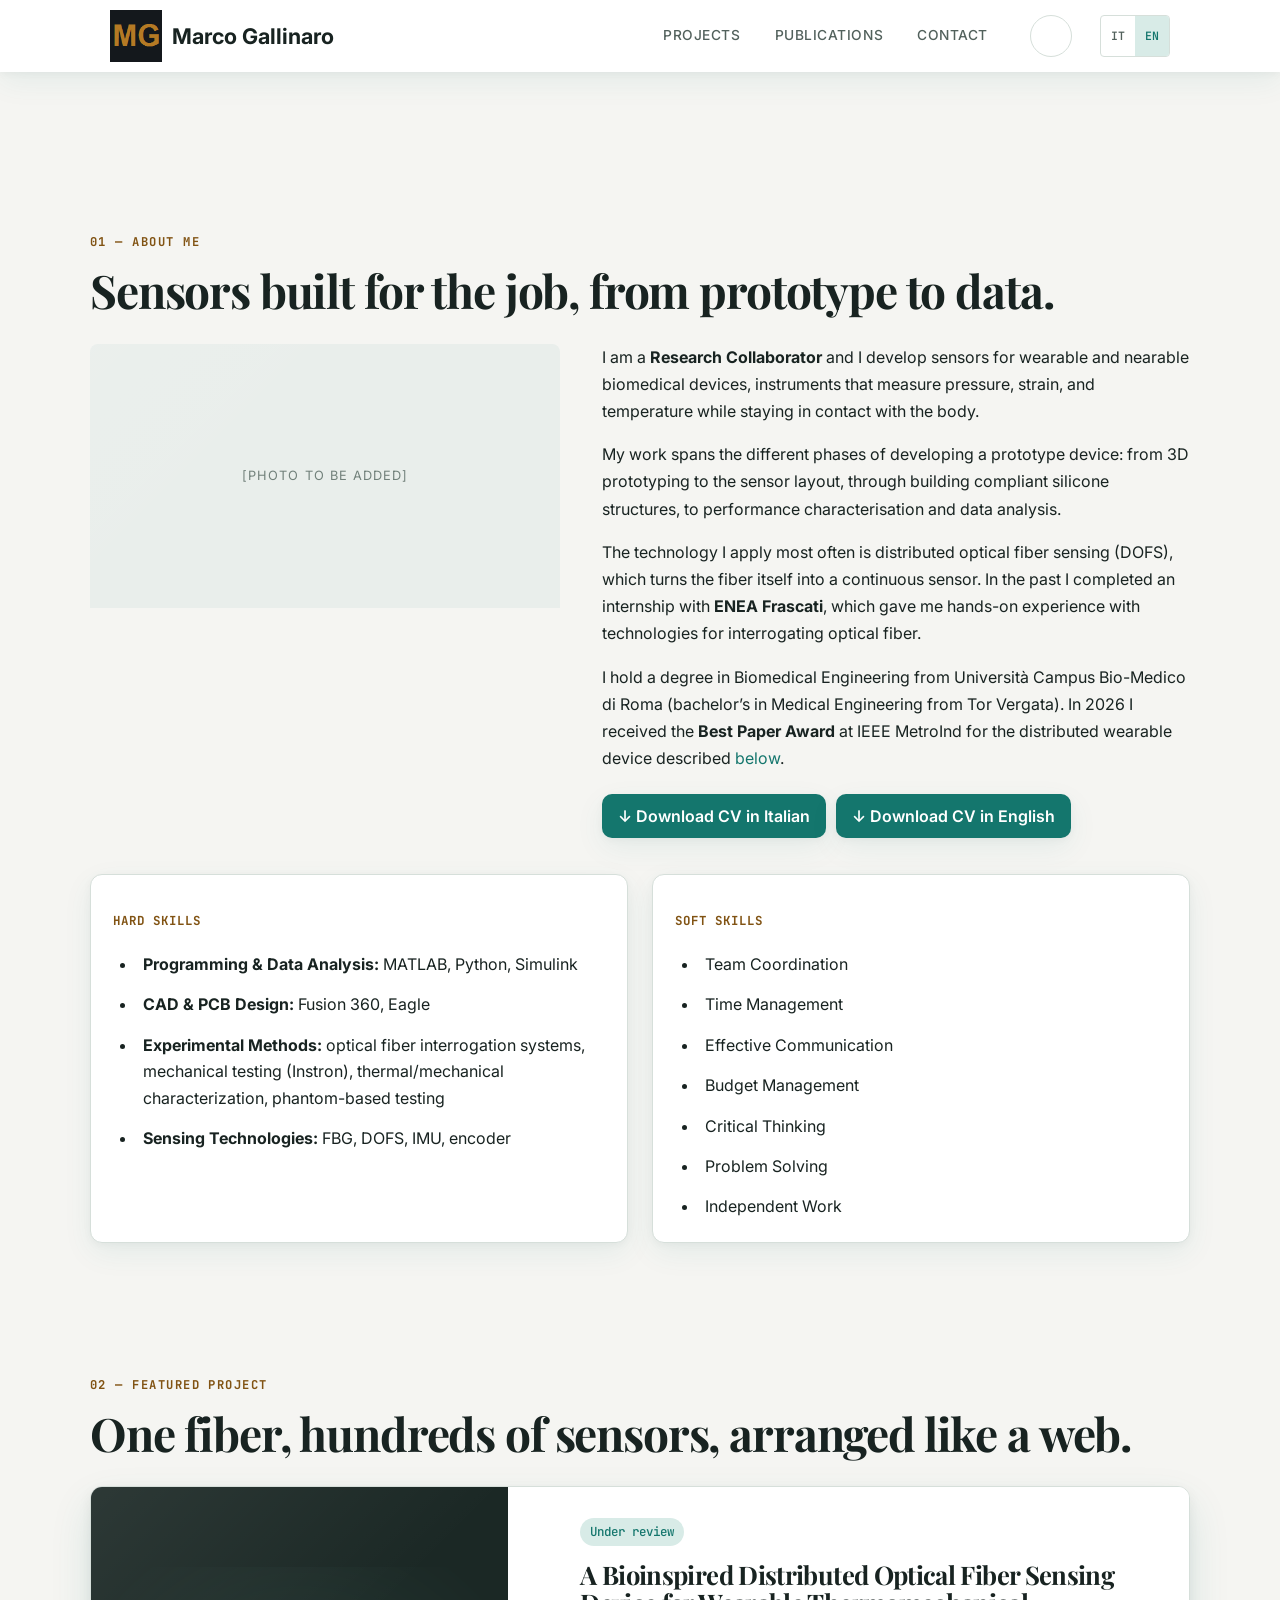
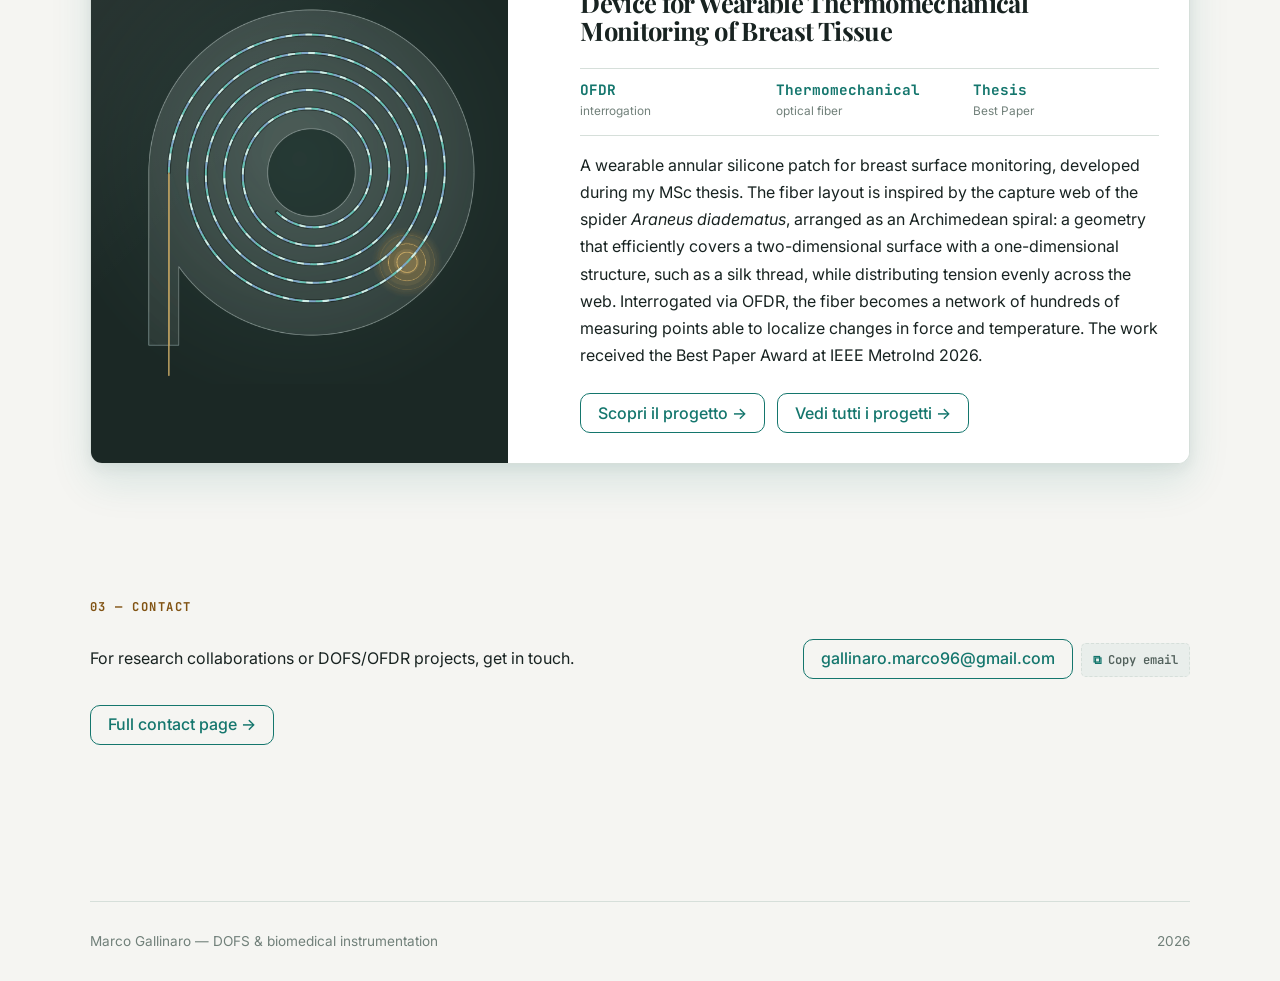
==== index.html @ 666af68a "Update index.html" ====
<!DOCTYPE html>
<html lang="it">
<head>
<meta charset="UTF-8">
<meta name="viewport" content="width=device-width, initial-scale=1.0">
<meta name="description" content="Portfolio di Marco Gallinaro, ricercatore in distributed optical fiber sensing (DOFS) per applicazioni biomediche indossabili.">
<title>Marco Gallinaro</title>
<link rel="canonical" href="https://DA-SOSTITUIRE.example/index.html">
<link rel="icon" href="assets/favicon.ico" sizes="any">
<link rel="icon" href="assets/favicon.svg" type="image/svg+xml">
<link rel="apple-touch-icon" href="assets/apple-touch-icon.png"><link rel="shortcut icon" href="assets/apple-touch-icon.png">
<meta property="og:title" content="Marco Gallinaro">
<meta property="og:description" content="Portfolio di Marco Gallinaro, ricercatore in distributed optical fiber sensing (DOFS) per applicazioni biomediche indossabili.">
<meta property="og:image" content="https://DA-SOSTITUIRE.example/assets/favicon.svg">
<meta property="og:url" content="https://DA-SOSTITUIRE.example/index.html">
<meta property="og:type" content="website">
<meta name="twitter:card" content="summary">
<meta name="twitter:title" content="Marco Gallinaro">
<meta name="twitter:description" content="Portfolio di Marco Gallinaro, ricercatore in distributed optical fiber sensing (DOFS) per applicazioni biomediche indossabili.">
<meta name="twitter:image" content="https://DA-SOSTITUIRE.example/assets/favicon.svg">
<meta name="twitter:url" content="https://DA-SOSTITUIRE.example/index.html">
<script defer data-domain="DA-SOSTITUIRE.example" src="https://plausible.io/js/script.js"></script>
<script src="assets/theme-toggle.js"></script>
<script defer src="assets/language-toggle.js"></script>
<link rel="preconnect" href="https://fonts.googleapis.com">
<link rel="preconnect" href="https://fonts.gstatic.com" crossorigin>
<link href="https://fonts.googleapis.com/css2?family=Inter:wght@400;500;600;700&family=JetBrains+Mono:wght@400;500;600&family=Playfair+Display:wght@600;700&display=swap" rel="stylesheet">
<link href="https://fonts.googleapis.com/icon?family=Material+Icons" rel="stylesheet">
<link rel="stylesheet" href="assets/material-overrides.css">


<script type="application/ld+json">
{
  "@context": "https://schema.org",
  "@type": "Person",
  "name": "Marco Gallinaro",
  "url": "https://DA-SOSTITUIRE.example/index.html",
  "email": "mailto:gallinaro.marco96@gmail.com",
  "jobTitle": "Research Collaborator",
  "affiliation": [
    {
      "@type": "Organization",
      "name": "ENEA Frascati"
    },
    {
      "@type": "Organization",
      "name": "INAIL BRIC"
    }
  ],
  "knowsAbout": [
    "Distributed optical fiber sensing",
    "Optical frequency domain reflectometry",
    "Fiber Bragg gratings",
    "Biomedical wearable instrumentation"
  ]
}
</script>

</head>
<body>

<a class="skip-link" href="#chi-sono">Vai al contenuto</a>

<nav class="top app-bar" aria-label="Navigazione principale">
  <div class="nav-shell">
    <a class="brand-logo" href="index.html">Marco Gallinaro</a>
    <a href="#mobile-nav" data-target="mobile-nav" class="sidenav-trigger" aria-label="Apri il menu" aria-expanded="false"><i class="material-icons">menu</i></a>
    <div class="links">
      <a href="progetti.html">Progetti</a>
      <a href="pubblicazioni.html">Pubblicazioni</a>
      <a href="contatti.html">Contatti</a>
    </div>
    <button class="theme-toggle" type="button" aria-label="Attiva tema scuro" title="Attiva tema scuro" aria-pressed="false">
      <span class="theme-icon theme-icon-sun material-icons" aria-hidden="true">light_mode</span>
      <span class="theme-icon theme-icon-moon material-icons" aria-hidden="true">dark_mode</span>
    </button>
    <div class="language-toggle" role="group" aria-label="Seleziona lingua">
      <button type="button" data-language="it" aria-pressed="true">IT</button>
      <button type="button" data-language="en" aria-pressed="false">EN</button>
    </div>
  </div>
</nav>
<ul class="sidenav" id="mobile-nav">
  <li><a href="index.html"><i class="material-icons">home</i>&larr; Home</a></li>
  <li><a href="progetti.html"><i class="material-icons">science</i>Progetti</a></li>
  <li><a href="pubblicazioni.html"><i class="material-icons">menu_book</i>Pubblicazioni</a></li>
  <li><a href="contatti.html"><i class="material-icons">mail</i>Contatti</a></li>
</ul>

<main>
<section id="chi-sono" class="tight">
  <p class="eyebrow">01 &mdash; Chi sono</p>
  <h2>Sensori su misura, dal prototipo al dato.</h2>

  <div class="bio-grid">
    <div class="bio-photo">
      <span class="media-placeholder">[AGGIUNGI FOTO]</span>
    </div>
    <div class="bio-text">
      <p>Sono un <strong>Research Collaborator</strong> e sviluppo sensori per dispositivi biomedici wearable e nearable, strumenti che misurano pressione, deformazione e temperatura restando a contatto con il corpo.</p>
      <p>Il mio lavoro attraversa le diverse fasi dello sviluppo di un dispositivo prototipale: dalla prototipazione 3D alla scelta del layout del sensore, passando per la realizzazione di strutture in silicone conformabile, fino alla caratterizzazione delle prestazioni e all'analisi dei dati.</p>
      <p>La tecnologia che applico più spesso è il sensing a fibra ottica distribuita (DOFS), che trasforma la fibra stessa in un sensore continuo. In passato ho svolto un tirocinio con <strong>ENEA Frascati</strong>, grazie al quale ho potuto sviluppare competenze hands-on nell'utilizzo di tecnologie in grado di interrogare la fibra ottica.</p>
      <p>Sono laureato in Ingegneria Biomedica presso l'Universit&agrave; Campus Bio-Medico di Roma (laurea triennale in Ingegneria Medica a Tor Vergata). Nel 2026 ho ricevuto il <strong>Best Paper Award</strong> a IEEE MetroInd per il dispositivo indossabile distribuito che trovi <a href="#progetto-in-evidenza" class="accent-inline-link">qui sotto</a>.</p>
      <div class="cv-action">
        <a class="btn" href="assets/cv-marco-gallinaro-it.pdf" download>&#8595; Scarica il CV in italiano</a>
        <a class="btn" href="assets/cv-marco-gallinaro-en.pdf" download>&#8595; Download CV in English</a>
      </div>
    </div>
  </div>

  <div class="skills-columns">
  <div class="skills-col">
    <p class="skills-col-title">Competenze tecniche</p>
     <ul class="skills-list">
        <li><strong>Programmazione e analisi dati:</strong> MATLAB, Python, Simulink</li>
        <li><strong>Progettazione CAD e PCB:</strong> Fusion 360, Eagle</li>
        <li><strong>Metodi sperimentali:</strong> sistemi di interrogazione in fibra ottica, prove meccaniche (Instron), caratterizzazione termica e meccanica, test su phantom</li>
        <li><strong>Tecnologie di sensing:</strong> FBG, DOFS, IMU</li>
     </ul>
  </div>
  <div class="skills-col">
    <p class="skills-col-title">Competenze trasversali</p>
    <ul class="skills-list">
      <li>Coordinamento del team</li>
      <li>Gestione del tempo</li>
      <li>Comunicazione efficace</li>
      <li>Gestione del budget</li>
      <li>Pensiero critico</li>
      <li>Problem solving</li>
      <li>Lavoro in autonomia</li>
    </ul>
  </div>
</div>
</section>


<section id="progetto-in-evidenza">
  <p class="eyebrow">02 &mdash; Progetto in evidenza</p>
  <h2>Una fibra, centinaia di sensori, disposti come una ragnatela.</h2>
  <div class="feature-grid">
    <a class="feature-media" href="distributed-wearable-device.html" aria-label="Distributed Wearable Device">
      <img src="assets/Copertina_DWD.png" alt="Patch anulare in silicone con fibra ottica a spirale" loading="lazy">
    </a>
    <div class="feature-body">
      <span class="tag status-review">In revisione</span>
      <h3>A Bioinspired Distributed Optical Fiber Sensing Device for Wearable Thermomechanical Monitoring of Breast Tissue</h3>
      <div class="feature-specs" aria-label="Dati tecnici del progetto">
        <span><strong>OFDR</strong><small>interrogazione</small></span>
        <span><strong>Termomeccanico</strong><small>monitoraggio</small></span>
        <span><strong>Tesi</strong><small>laurea magistrale</small></span>
      </div>
            <p>Una patch anulare in silicone indossabile per il monitoraggio della superficie mammaria, sviluppata durante il mio lavoro di tesi magistrale. Il layout della fibra si ispira alla tela di cattura del ragno <em>Araneus diadematus</em>, organizzata secondo una spirale di Archimede: una geometria che permette di coprire in modo efficiente una superficie bidimensionale con una struttura unidimensionale, come il filo di seta, e di distribuire uniformemente le tensioni sulla tela. Interrogata via OFDR, la fibra diventa una rete di centinaia di punti di misura in grado di localizzare variazioni di forza e temperatura. Il lavoro è stato sottomesso alla rivista Sensors and Actuators Reports, ed è attualmente in fase di review</p>
      <div class="feature-links">
        <a class="open-link" href="distributed-wearable-device.html">Scopri il progetto &rarr;</a>
        <a class="open-link" href="progetti.html">Vedi tutti i progetti &rarr;</a>
      </div>
    </div>
  </div>
</section>

<section id="contatti" class="tight">
  <p class="eyebrow">03 &mdash; Contatti</p>
  <div class="contact-row">
    <p>Per collaborazioni di ricerca o progetti DOFS/OFDR, scrivimi pure.</p>
    <span><a class="mail-link" href="mailto:gallinaro.marco96@gmail.com">gallinaro.marco96@gmail.com</a><button class="copy-email" type="button" data-copy-email="gallinaro.marco96@gmail.com" data-copy-label="Copia email" data-copied-label="Copiata">Copia email</button></span>
  </div>
  <p class="home-contact-link"><a href="contatti.html" class="open-link">Pagina contatti completa &rarr;</a></p>
</section>

</main>

<button class="back-to-top" type="button" aria-label="Torna su" title="Torna su">↑</button>

<footer>
  <span>Marco Gallinaro &mdash; DOFS &amp; biomedical instrumentation</span>
  <span id="year"></span>
</footer>

<script>
(function(){
  document.getElementById('year').textContent = new Date().getFullYear();

  // Generate an illustrative OFDR-style backscatter trace: a base noise floor
  // with a handful of localized "gage" responses along the fiber length.
  var svg = document.getElementById('traceSvg');
  var W = 1000, H = 220, baseline = 150;
  var n = 96; // sample points along the fiber
  var pts = [];

  function seededRandom(seed){
    var s = seed;
    return function(){
      s = (s * 9301 + 49297) % 233280;
      return s / 233280;
    };
  }
  var rand = seededRandom(42);

  // localized events (simulated force/temperature responses)
  var events = [
    {pos:0.14, amp:34, width:5},
    {pos:0.32, amp:52, width:4},
    {pos:0.47, amp:22, width:7},
    {pos:0.63, amp:60, width:3.5},
    {pos:0.81, amp:30, width:6}
  ];

  for (var i=0;i<=n;i++){
    var t = i/n;
    var x = t*W;
    var y = baseline;
    y += (rand()-0.5)*8; // noise floor
    for (var e=0;e<events.length;e++){
      var ev = events[e];
      var d = (t-ev.pos)*n/ev.width;
      y -= ev.amp * Math.exp(-d*d);
    }
    pts.push([x,y]);
  }

  function smoothPath(points){
    var d = "M " + points[0][0].toFixed(1) + " " + points[0][1].toFixed(1);
    for (var i=0;i<points.length-1;i++){
      var p0 = points[i], p1 = points[i+1];
      var mx = (p0[0]+p1[0])/2, my = (p0[1]+p1[1])/2;
      d += " Q " + p0[0].toFixed(1) + " " + p0[1].toFixed(1) + " " + mx.toFixed(1) + " " + my.toFixed(1);
    }
    d += " L " + points[points.length-1][0].toFixed(1) + " " + points[points.length-1][1].toFixed(1);
    return d;
  }

  var linePath = smoothPath(pts);
  var fillPath = linePath + " L " + W + " " + H + " L 0 " + H + " Z";

  document.getElementById('tracePath').setAttribute('d', linePath);
  document.getElementById('traceFill').setAttribute('d', fillPath);

  // distance ticks every 25mm across a 0-200mm fiber
  var ticksG = svg.querySelector('.ticks');
  var totalMM = 200;
  var step = 50;
  for (var mm=0; mm<=totalMM; mm+=step){
    var tx = (mm/totalMM)*W;
    var line = document.createElementNS('http://www.w3.org/2000/svg','line');
    line.setAttribute('x1', tx); line.setAttribute('x2', tx);
    line.setAttribute('y1', H-14); line.setAttribute('y2', H-6);
    line.classList.add('ticklike');
    line.setAttribute('stroke','var(--line)');
    ticksG.appendChild(line);
    var text = document.createElementNS('http://www.w3.org/2000/svg','text');
    text.setAttribute('x', tx); text.setAttribute('y', H+2);
    text.setAttribute('text-anchor', mm===0 ? 'start' : (mm===totalMM ? 'end':'middle'));
    text.setAttribute('fill','var(--ink-faint)');
    text.setAttribute('font-family','IBM Plex Mono, monospace');
    text.setAttribute('font-size','9.5');
    text.textContent = mm + 'mm';
    ticksG.appendChild(text);
  }

  // mark gage events with small dots
  var gagesG = svg.querySelector('.gages');
  events.forEach(function(ev){
    var idx = Math.round(ev.pos*n);
    var p = pts[idx];
    var c = document.createElementNS('http://www.w3.org/2000/svg','circle');
    c.setAttribute('cx', p[0]); c.setAttribute('cy', p[1]);
    c.setAttribute('r', 3.2);
    c.setAttribute('fill', 'var(--brass)');
    c.setAttribute('tabindex', '0');
    c.setAttribute('role', 'img');
    c.setAttribute('aria-label', 'Punto di sensing a ' + Math.round(ev.pos * totalMM) + ' mm');
    c.setAttribute('data-position', Math.round(ev.pos * totalMM) + ' mm');
    c.addEventListener('focus', function () { c.classList.add('is-active'); });
    c.addEventListener('blur', function () { c.classList.remove('is-active'); });
    c.addEventListener('mouseenter', function () { c.classList.add('is-active'); });
    c.addEventListener('mouseleave', function () { c.classList.remove('is-active'); });
    gagesG.appendChild(c);
  });

  // draw-in animation via stroke-dash, computed from actual path length
  var path = document.getElementById('tracePath');
  var reduceMotion = window.matchMedia('(prefers-reduced-motion: reduce)').matches;
  if (reduceMotion){
    path.style.strokeDasharray = 'none';
  } else {
    var len = path.getTotalLength();
    path.style.strokeDasharray = len;
    path.style.strokeDashoffset = len;
    path.getBoundingClientRect(); // force reflow
    requestAnimationFrame(function(){
      path.style.transition = 'stroke-dashoffset 1.8s ease-out';
      path.style.strokeDashoffset = '0';
    });
  }
})();
</script>

<script src="assets/interactions.js"></script>
</body>
</html>
---- assets/material-overrides.css ----
:root {
  --bg: #f5f5f2;
  --surface: #ffffff;
  --surface-alt: #e9eeeb;
  --ink: #182321;
  --ink-muted: #52615c;
  --ink-faint: #71807a;
  --brass: #b8791e;
  --brass-dark: #815313;
  --teal: #14766d;
  --teal-light: #d8ebe7;
  --line: #d6dfda;
  --shadow-1: 0 10px 30px rgba(20, 118, 109, .07), 0 2px 8px rgba(24, 35, 33, .04);
  --shadow-2: 0 18px 42px rgba(20, 118, 109, .12), 0 5px 14px rgba(24, 35, 33, .06);
  --ease: cubic-bezier(.4, 0, .2, 1);
}

html[data-theme="dark"] {
  --bg: #0f172a;
  --surface: #1e293b;
  --surface-alt: #26364b;
  --ink: #edf3ef;
  --ink-muted: #b7c8c1;
  --ink-faint: #91a49d;
  --brass: #e1aa4c;
  --brass-dark: #f0c578;
  --teal: #68c2b4;
  --teal-light: #254b46;
  --line: #39504a;
  --shadow-1: 0 2px 5px rgba(0, 0, 0, .30), 0 1px 2px rgba(0, 0, 0, .22);
  --shadow-2: 0 10px 22px rgba(0, 0, 0, .36), 0 3px 7px rgba(0, 0, 0, .25);
}

@media (prefers-color-scheme: dark) {
  :root:not([data-theme="light"]) {
    --bg: #14201e;
    --surface: #1d2a27;
    --surface-alt: #243632;
    --ink: #edf3ef;
    --ink-muted: #b7c8c1;
    --ink-faint: #91a49d;
    --brass: #e1aa4c;
    --brass-dark: #f0c578;
    --teal: #68c2b4;
    --teal-light: #254b46;
    --line: #39504a;
  }
}

* { box-sizing: border-box; }
html { color-scheme: light; }
html[data-theme="dark"] { color-scheme: dark; }
html, body { -webkit-font-smoothing: antialiased; text-rendering: optimizeLegibility; }
html { scroll-behavior: smooth; }
body {
  margin: 0;
  background: var(--bg);
  color: var(--ink);
  font-family: "Roboto", sans-serif;
  font-size: 16px;
  line-height: 1.65;
  padding: 0 20px;
}
a { color: var(--teal); text-decoration: none; }
a:hover { color: var(--brass-dark); }
img { display: block; max-width: 100%; height: auto; }
.skip-link {
  position: absolute;
  left: 20px;
  top: 0;
  z-index: 1000;
  padding: 10px 16px;
  background: var(--surface);
  transform: translateY(-150%);
  transition: transform .3s var(--ease);
}
.skip-link:focus { transform: translateY(12px); }

.app-bar {
  height: 72px;
  margin: 0 -20px 28px;
  background: var(--surface);
  color: var(--ink);
  box-shadow: var(--shadow-1);
}
.nav-shell {
  max-width: 1100px;
  height: 100%;
  margin: auto;
  padding: 0 20px;
  display: flex;
  align-items: center;
  gap: 28px;
}
.brand-logo {
  color: var(--ink) !important;
  font-size: 1.35rem !important;
  font-weight: 700;
  white-space: nowrap;
  display: inline-flex;
  align-items: center;
  gap: 10px;
}
.brand-logo::before {
  content: "";
  width: 52px;
  height: 52px;
  flex: 0 0 52px;
  background: url("apple-touch-icon.png") center / 104px 104px no-repeat;
}
.brand-mark {
  display: none;
}
.links { display: flex; align-items: center; gap: 6px; margin-left: auto; }
.links a {
  color: var(--ink-muted) !important;
  font-size: .86rem;
  font-weight: 500;
  letter-spacing: .04em;
  text-transform: uppercase;
  padding: 0 14px;
  border-radius: 4px;
}
.links a:hover, .links a.is-active { color: var(--teal) !important; background: var(--teal-light); }
.sidenav-trigger { display: none; color: var(--ink) !important; cursor: pointer; }
.theme-toggle {
  width: 42px;
  height: 42px;
  padding: 0;
  border: 1px solid var(--line);
  border-radius: 50%;
  background: transparent;
  color: var(--brass);
  cursor: pointer;
  display: inline-grid;
  place-items: center;
}
.theme-toggle:hover { background: var(--surface-alt); }
.language-toggle { display: inline-flex; align-items: center; border: 1px solid var(--line); border-radius: 4px; overflow: hidden; }
.language-toggle button { min-width: 34px; height: 40px; padding: 0 8px; border: 0; background: transparent; color: var(--ink-muted); font: 600 .72rem/1 "JetBrains Mono", monospace; cursor: pointer; }
.language-toggle button[aria-pressed="true"] { background: var(--teal-light); color: var(--teal); }
.language-toggle button:hover { background: var(--surface-alt); }
.theme-icon-moon { display: none; }
html[data-theme="dark"] .theme-icon-sun { display: none; }
html[data-theme="dark"] .theme-icon-moon { display: inline; }
@media (max-width: 600px) {
  .brand-logo { gap: 7px; }
  .brand-logo::before {
    width: 44px;
    height: 44px;
    flex-basis: 44px;
    background-size: 88px 88px;
  }
  .brand-mark {
    display: none;
  }
}
@media (prefers-color-scheme: dark) {
  :root:not([data-theme="light"]) .theme-icon-sun { display: none; }
  :root:not([data-theme="light"]) .theme-icon-moon { display: inline; }
}
.sidenav { display: none; background: var(--surface); }
.sidenav li > a { color: var(--ink); }
.sidenav li > a i { color: var(--teal); }
.copy-email { margin-left: 8px; min-height: 34px; padding: 0 11px; border: 1px dashed var(--line); border-radius: 5px; background: var(--surface-alt); color: var(--ink-muted); cursor: pointer; font: 600 .76rem/1 "JetBrains Mono", monospace; transition: background-color .2s var(--ease), border-color .2s var(--ease), color .2s var(--ease); }
.copy-email::before { content: "⧉"; margin-right: 6px; color: var(--teal); }
.copy-email:hover, .copy-email:focus-visible { border-color: var(--teal); background: var(--teal-light); color: var(--teal); }
.back-to-top { position: fixed; right: 22px; bottom: 22px; z-index: 20; width: 44px; height: 44px; border: 1px solid var(--line); border-radius: 50%; background: var(--surface); color: var(--teal); box-shadow: var(--shadow-2); cursor: pointer; opacity: 0; pointer-events: none; transform: translateY(10px); transition: opacity .25s var(--ease), transform .25s var(--ease); }
.back-to-top.is-visible { opacity: 1; pointer-events: auto; transform: translateY(0); }
.menu-scrim { display: none; }
.menu-open { overflow: hidden; }

main { max-width: 1100px; margin: auto; }
.wrap, .tight { max-width: 1100px; margin-left: auto; margin-right: auto; }
.tight { margin-block: 0; }
.eyebrow {
  color: var(--brass-dark);
  font-size: .76rem;
  font-weight: 700;
  letter-spacing: .12em;
  text-transform: uppercase;
}
h1, h2, h3 { color: var(--ink); font-weight: 700; line-height: 1.16; margin: 0; }
h1 { max-width: 900px; }
h2 { margin-bottom: 28px; }
.dek { max-width: 760px; color: var(--ink-muted); font-size: 1.1rem; }
.page-head { padding: 24px 0 46px; }
.page-head h1 { margin-top: 10px; }
.page-head .dek { margin-top: 20px; }
.back-link { display: inline-flex; align-items: center; gap: 5px; color: var(--teal); font-weight: 500; }

.hero { padding: 36px 0 20px; }
.hero h1 { margin-top: 10px; max-width: 760px; }
.hero .dek { margin-top: 22px; }
.hero-actions { display: flex; flex-wrap: wrap; gap: 12px; margin-top: 28px; }
.hero-proof { display: grid; grid-template-columns: repeat(3, minmax(0, 1fr)); max-width: 680px; margin-top: 34px; border-block: 1px solid var(--line); }
.hero-proof div { display: grid; gap: 4px; padding: 16px 18px 15px 0; border-right: 1px solid var(--line); }
.hero-proof div:not(:first-child) { padding-left: 18px; }
.hero-proof div:last-child { border-right: 0; }
.hero-proof strong { color: var(--teal); font: 700 1.25rem/1 "JetBrains Mono", monospace; }
.hero-proof span { color: var(--ink-faint); font-size: .78rem; }
.affiliations { display: flex; flex-wrap: wrap; gap: 10px; margin-top: 26px; }
.chip, .tag {
  display: inline-flex;
  align-items: center;
  min-height: 28px;
  padding: 3px 10px;
  border-radius: 16px;
  background: var(--teal-light);
  color: var(--teal);
  font-size: .78rem;
  font-weight: 500;
}
.trace-block { margin-top: 44px; padding: 22px 0 14px; border-block: 1px solid var(--line); }
.trace-block svg { width: 100%; height: auto; overflow: visible; }
.trace-cap { display: flex; flex-wrap: wrap; justify-content: space-between; gap: 10px; color: var(--ink-faint); font-size: .75rem; }
.scroll-cue { display: inline-flex; align-items: center; gap: 8px; margin-top: 18px; color: var(--ink-faint); font: 600 .72rem/1 "JetBrains Mono", monospace; text-transform: uppercase; letter-spacing: .08em; transition: opacity .25s var(--ease), transform .25s var(--ease); }
.scroll-cue.is-hidden { opacity: 0; pointer-events: none; transform: translateY(-6px); }
.scroll-cue span { color: var(--brass); font-size: 1.3rem; animation: scrollCue 1.8s ease-in-out infinite; }
#tracePath { fill: none; stroke: var(--teal); stroke-width: 2; }
#traceFill { fill: var(--teal); opacity: .12; }
.ticklike { stroke: var(--line); }
.bio-grid, .about-grid, .feature-grid { display: grid; grid-template-columns: minmax(0, 1fr) minmax(0, 1.25fr); gap: 42px; align-items: start; }
.bio-photo, .feature-media { min-height: 260px; display: grid; place-items: center; background: var(--surface-alt); border-radius: 8px 8px 0 0; color: var(--ink-faint); }
.media-placeholder { font-size: .8rem; letter-spacing: .08em; }
.bio-text p { margin-top: 0; }
.skills-columns, .stat-grid { display: grid; grid-template-columns: repeat(2, 1fr); margin-top: 36px; }
.stat-grid { grid-template-columns: repeat(4, 1fr); }
.skills-col, .stat, .entry, .report-block { padding: 22px; background: var(--surface); border-radius: 8px; box-shadow: var(--shadow-1); }
.skills-col-title, .field-label { color: var(--brass-dark); font-size: .78rem; font-weight: 700; letter-spacing: .08em; text-transform: uppercase; }
.skills-list { margin: 12px 0 0; padding-left: 20px; }
.stat-value { display: block; color: var(--teal); font-size: 1.2rem; font-weight: 700; }
.stat-label { color: var(--ink-muted); font-size: .86rem; }
.stat { transition: transform .3s var(--ease), border-color .3s var(--ease), box-shadow .3s var(--ease); }
.stat:hover { transform: translateY(-5px) !important; border-color: var(--teal); box-shadow: var(--shadow-2); }
.feature-grid { grid-template-columns: minmax(220px, .8fr) minmax(0, 1.2fr); overflow: hidden; background: var(--surface); border-radius: 8px; box-shadow: var(--shadow-2); }
.feature-media { min-height: 310px; border-radius: 0; }
.feature-body { padding: 30px; }
.feature-body h3 { margin-top: 14px; }
.feature-specs { display: grid; grid-template-columns: repeat(3, 1fr); gap: 10px; margin: 24px 0 4px; padding-block: 14px; border-block: 1px solid var(--line); }
.feature-specs span { display: grid; gap: 3px; }
.feature-specs strong { color: var(--teal); font: 700 .9rem/1 "JetBrains Mono", monospace; }
.feature-specs small { color: var(--ink-faint); font-size: .74rem; }
.feature-links, .report-actions { display: flex; flex-wrap: wrap; gap: 12px; margin-top: 24px; }
.btn { display: inline-flex; align-items: center; justify-content: center; min-height: 44px; max-width: 100%; padding: 10px 16px; background: var(--teal) !important; color: var(--surface) !important; box-shadow: var(--shadow-1); font-weight: 600; line-height: 1.25; text-align: center; text-decoration: none !important; overflow-wrap: anywhere; }
.btn:hover { background: var(--brass) !important; box-shadow: var(--shadow-2); }
.btn-flat { color: var(--teal) !important; }
.open-link, .mail-link { display: inline-flex; align-items: center; min-height: 40px; padding: 0 17px; border: 1px solid var(--teal); color: var(--teal); font-weight: 500; text-decoration: none; }
.open-link:hover, .mail-link:hover { color: var(--surface); background: var(--teal); }
.cv-action { display: flex; flex-wrap: wrap; gap: 10px; margin-top: 22px; }
.contact-row { display: flex; flex-wrap: wrap; align-items: center; justify-content: space-between; gap: 20px; }
.profile-links { display: flex; flex-wrap: wrap; gap: 12px; margin-top: 30px; }
.projects { display: grid; gap: 24px; }
a.card { display: flex; flex-direction: column; min-height: 100%; margin: 0; overflow: hidden; background: var(--surface); color: var(--ink); box-shadow: var(--shadow-1); transition: transform .2s ease, box-shadow .2s ease; }
a.card:hover { transform: translateY(-4px); box-shadow: var(--shadow-2); }
.card-media { min-height: 180px; display: grid; place-items: center; background: var(--surface-alt); color: var(--ink-faint); }
.project-visual { position: relative; overflow: hidden; isolation: isolate; }
.project-visual::before, .project-visual::after { content: ""; position: absolute; border: 1px solid currentColor; opacity: .35; }
.project-visual::before { width: 72%; height: 72%; border-radius: 50%; transform: rotate(24deg); }
.project-visual::after { width: 120%; height: 1px; transform: rotate(-18deg); }
.project-visual-wearable { background: linear-gradient(135deg, var(--teal-light), var(--surface-alt)); color: var(--teal); }
.project-visual-phd { background: linear-gradient(135deg, #f3e5c8, var(--surface-alt)); color: var(--brass-dark); }
.project-visual-pipeline { background: linear-gradient(135deg, #dce4ef, var(--surface-alt)); color: #466587; }
.project-glyph { position: relative; z-index: 1; font: 700 4rem/1 "Playfair Display", serif; opacity: .7; }
.card-body { display: flex; flex: 1; flex-direction: column; padding: 24px; }
.card-body h3 { margin: 14px 0 20px; }
.card-field { border-top: 1px solid var(--line); padding-top: 12px; margin-top: 12px; }
.card-field p { margin: 4px 0; }
.card-body .open-link { align-self: flex-start; margin-top: auto; }
.placeholder { color: var(--ink-faint); font-style: italic; }
.biblio { display: grid; gap: 16px; max-width: 820px; }
.entry { display: grid; grid-template-columns: 48px 1fr; gap: 14px; }
.num, .venue { color: var(--teal); font-weight: 700; }
.meta { display: block; margin-top: 8px; color: var(--brass-dark); font-size: .86rem; }
.skills { display: grid; gap: 12px; }
.skills .item { padding: 16px; border-left: 4px solid var(--brass); background: var(--surface); box-shadow: var(--shadow-1); }
.skills .item b { display: block; color: var(--brass-dark); font-size: .78rem; text-transform: uppercase; }
.report-block { margin-top: 24px; }
.pdf-frame { width: 100%; min-height: 600px; border: 0; margin-top: 20px; }
footer { max-width: 1100px; margin: 20px auto 0; padding: 28px 0; border-top: 1px solid var(--line); display: flex; justify-content: space-between; gap: 16px; color: var(--ink-faint); font-size: .85rem; }

*:focus-visible { outline: 3px solid var(--brass); outline-offset: 3px; }
@media (max-width: 760px) {
  body { padding: 0 16px; }
  .app-bar { margin-inline: -16px; }
  .nav-shell { padding-inline: 16px; gap: 14px; }
  .links { display: none; }
  .sidenav-trigger { display: inline-flex; margin-left: auto; }
  .sidenav.is-open { position: absolute; top: 72px; left: 0; right: 0; z-index: 30; display: block; margin: 0; padding: 8px 16px 16px; border-bottom: 1px solid var(--line); box-shadow: var(--shadow-2); animation: menuIn .2s var(--ease) both; }
  .sidenav.is-open li > a { display: flex; align-items: center; gap: 10px; min-height: 48px; }
  .menu-scrim.is-visible { display: block; position: fixed; inset: 72px 0 0; z-index: 25; border: 0; background: rgba(24, 35, 33, .26); cursor: pointer; }
  .theme-toggle { flex: 0 0 42px; }
  .language-toggle button { min-width: 30px; padding-inline: 6px; }
  .tight { padding: 44px 0; }
  .bio-grid, .about-grid, .feature-grid { grid-template-columns: 1fr; gap: 24px; }
  .stat-grid { grid-template-columns: repeat(2, 1fr); }
  .projects { grid-template-columns: 1fr; }
  .bio-photo, .feature-media { min-height: 0; }
  footer { flex-direction: column; }
  .copy-email { margin: 0; }
  .back-to-top { right: 16px; bottom: 16px; }
}
@media (max-width: 420px) {
  .nav-shell { gap: 8px; }
  .brand-logo { max-width: 150px; overflow: hidden; font-size: 1.08rem !important; }
  .brand-logo::before { width: 36px; height: 36px; flex-basis: 36px; background-size: 72px 72px; }
  .theme-toggle { width: 36px; height: 36px; }
  .language-toggle button { min-width: 27px; height: 34px; padding-inline: 4px; font-size: .66rem; }
}
@media (prefers-reduced-motion: reduce) {
  html { scroll-behavior: auto; }
  .scroll-cue span { animation: none; }
  *, *::before, *::after { transition-duration: .01ms !important; animation-duration: .01ms !important; }
}

/* Premium interaction layer */
body { font-family: "Inter", sans-serif; line-height: 1.7; transition: background-color .3s var(--ease), color .3s var(--ease); }
h1, h2, h3 { font-family: "Playfair Display", serif; letter-spacing: -.025em; line-height: 1.1; }
h1 { font-size: clamp(2.35rem, 5vw, 4.8rem); }
h2 { font-size: clamp(1.95rem, 3.6vw, 3.1rem); }
h3 { font-size: clamp(1.3rem, 2vw, 1.6rem); }
p { line-height: 1.7; }
.eyebrow, .field-label, .skills-col-title, .stat-value, .tag, .chip, .trace-cap, .meta { font-family: "JetBrains Mono", monospace; }
.tight { padding-block: 120px; }
.bio-photo, .feature-media, .card-media { aspect-ratio: 16 / 9; position: relative; overflow: hidden; }
.bio-photo::after, .feature-media::after, .card-media::after { content: ""; position: absolute; inset: 0; background: linear-gradient(135deg, rgba(255,255,255,.08), transparent 42%); pointer-events: none; }
.skills-columns, .stat-grid { gap: 24px; }
.skills-col, .stat, .entry, .report-block { border: 1px solid var(--line); border-radius: 12px; box-shadow: var(--shadow-1); }
.stat:nth-child(1), .stat:nth-child(4) { transform: translateY(18px); }
.feature-grid { border: 1px solid var(--line); border-radius: 12px; box-shadow: var(--shadow-2); }
.btn { border-radius: 10px; transition: transform .3s var(--ease), box-shadow .3s var(--ease), background-color .3s var(--ease); }
.btn:hover { transform: translateY(-2px); box-shadow: var(--shadow-2); }
.open-link, .mail-link { border-radius: 10px; transition: transform .3s var(--ease), box-shadow .3s var(--ease), background-color .3s var(--ease), color .3s var(--ease); }
.open-link:hover, .mail-link:hover { transform: translateY(-2px); box-shadow: var(--shadow-1); }
.projects { grid-template-columns: repeat(12, 1fr); gap: 24px; }
a.card { grid-column: span 4; border: 1px solid var(--line); border-radius: 12px; box-shadow: var(--shadow-1); transition: transform .3s var(--ease), box-shadow .3s var(--ease), border-color .3s var(--ease); }
a.card:nth-child(2) { grid-column: span 5; }
a.card:nth-child(3) { grid-column: span 3; }
a.card:hover { transform: translateY(-5px); border-color: var(--teal); box-shadow: var(--shadow-2); }
*:focus-visible { outline: 2px solid var(--brass); outline-offset: 3px; box-shadow: 0 0 0 5px rgba(184, 121, 30, .18); }
.reveal { opacity: 0; transform: translateY(20px); transition: opacity .7s var(--ease), transform .7s var(--ease); }
.reveal.is-visible { opacity: 1; transform: translateY(0); }
@keyframes shimmer { to { transform: translateX(100%); } }
@keyframes menuIn { from { opacity: 0; transform: translateY(-8px); } to { opacity: 1; transform: translateY(0); } }
@keyframes scrollCue { 0%, 100% { transform: translateY(0); opacity: .65; } 50% { transform: translateY(5px); opacity: 1; } }
@media (max-width: 760px) {
  .tight { padding-block: 64px; }
  .stat:nth-child(1), .stat:nth-child(4) { transform: none; }
  a.card, a.card:nth-child(2), a.card:nth-child(3) { grid-column: auto; }
}
@media (max-width: 560px) {
  .hero { padding-top: 22px; }
  .hero-actions .btn, .hero-actions .open-link { flex: 1 1 100%; justify-content: center; }
  .hero-proof { max-width: none; }
  .hero-proof div { padding-right: 10px; }
  .hero-proof div:not(:first-child) { padding-left: 10px; }
  .hero-proof strong { font-size: 1rem; }
  .hero-proof span { font-size: .68rem; }
  .feature-specs { gap: 6px; }
}

/* Content alignment fixes */
.projects { grid-template-columns: repeat(3, minmax(0, 1fr)); }
a.card, a.card:nth-child(2), a.card:nth-child(3) { grid-column: auto; }
.projects .card { min-height: 100%; }
.card-body { min-height: 340px; }
.card-media { flex: 0 0 auto; }
.gages circle { fill: #ffffff; stroke: var(--teal); stroke-width: 1.5; }
.gages circle { cursor: pointer; transform-box: fill-box; transform-origin: center; transition: r .2s var(--ease), stroke-width .2s var(--ease), fill .2s var(--ease); }
.gages circle:hover, .gages circle:focus, .gages circle.is-active { r: 6; fill: var(--brass); stroke-width: 2.5; outline: none; }
.skills-list { list-style: disc; margin: 20px 0 0; padding-left: 24px; }
.skills-list li { margin: 0 0 14px; padding-left: 6px; line-height: 1.65; }
.skills-list li:last-child { margin-bottom: 0; }
.feature-grid { grid-template-columns: minmax(0, 38%) minmax(0, 62%); align-items: stretch; }
.feature-media, .feature-body { min-width: 0; max-width: 100%; }
.feature-media { z-index: 0; aspect-ratio: auto; min-height: 100%; }
.feature-media::after { pointer-events: none; }
.feature-body { position: relative; z-index: 1; background: var(--surface); overflow-wrap: anywhere; }
@media (max-width: 760px) {
  .projects { grid-template-columns: minmax(0, 1fr); }
  .card-body { min-height: 0; }
  .feature-grid { grid-template-columns: minmax(0, 1fr); }
  .feature-media { aspect-ratio: 16 / 9; min-height: 0; }
}
.feature-media { background: #1b2825; }
.feature-media img {
  position: absolute;
  inset: 0;
  width: 100%;
  height: 100%;
  object-fit: contain;
}
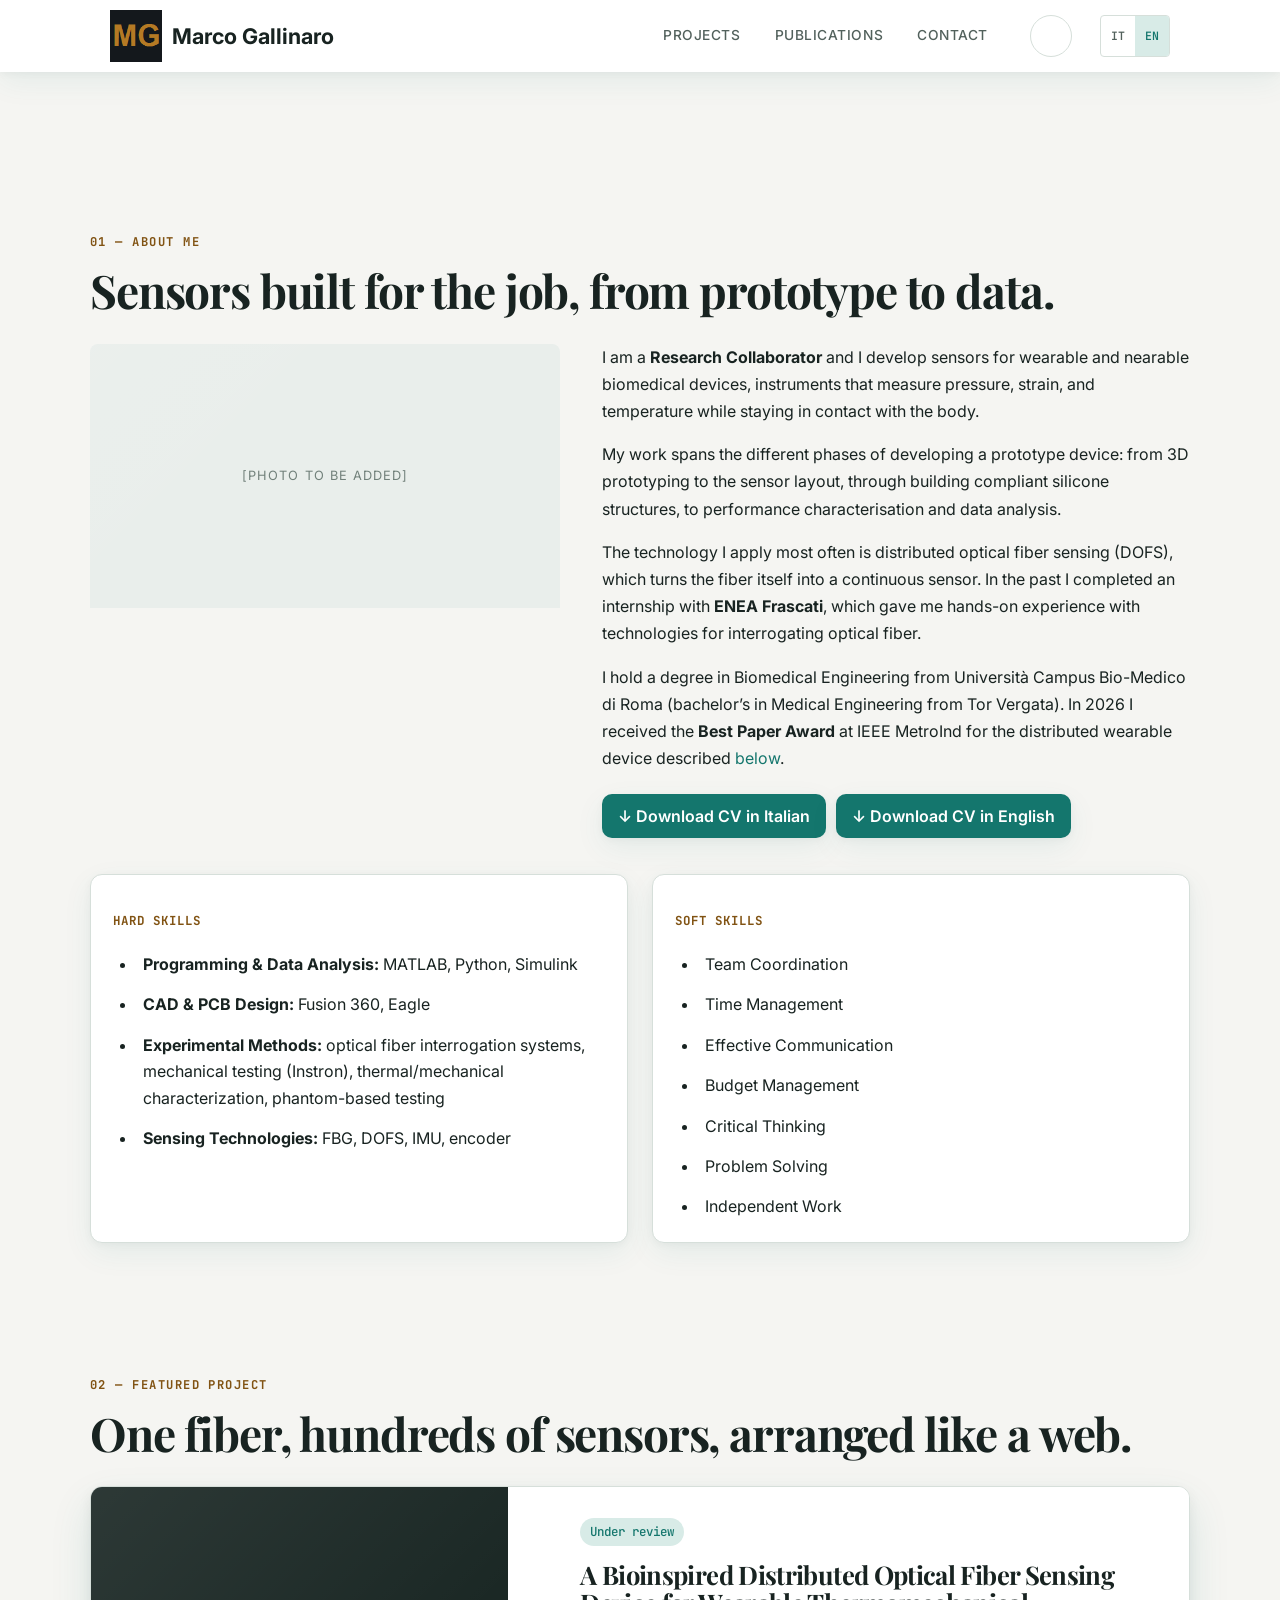
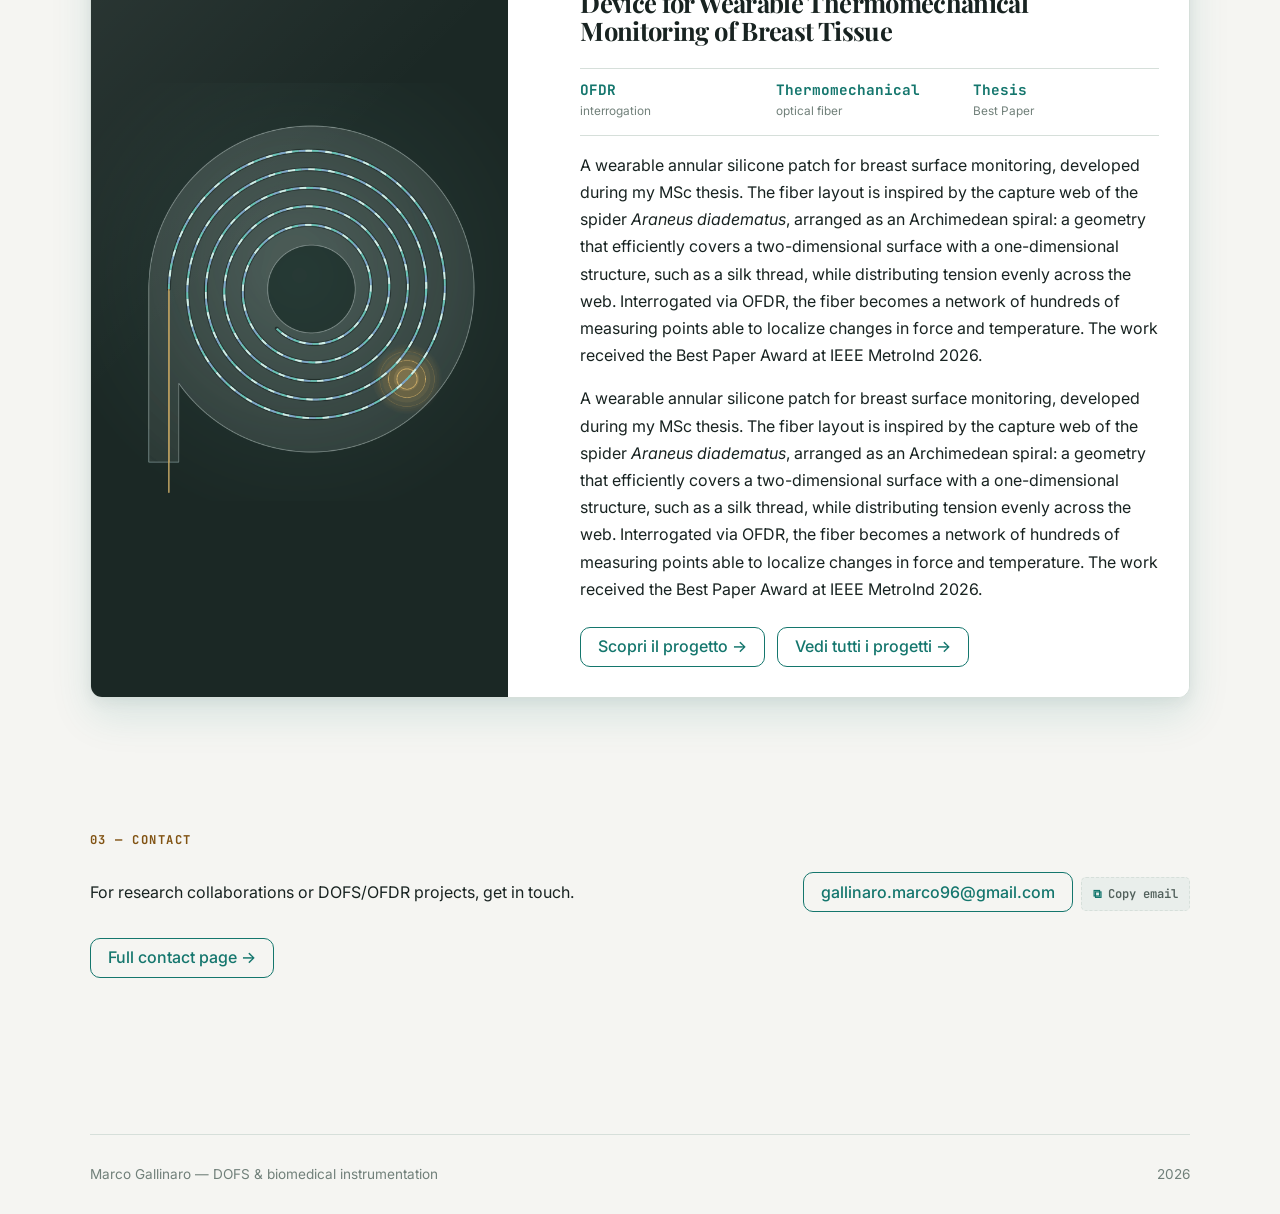
==== commit 2f8174cc: "Update index.html" ====
--- a/index.html
+++ b/index.html
@@ -149,7 +149,7 @@
         <span><strong>Termomeccanico</strong><small>monitoraggio</small></span>
         <span><strong>Tesi</strong><small>laurea magistrale</small></span>
       </div>
-            <p>Una patch anulare in silicone indossabile per il monitoraggio della superficie mammaria, sviluppata durante il mio lavoro di tesi magistrale. Il layout della fibra si ispira alla tela di cattura del ragno <em>Araneus diadematus</em>, organizzata secondo una spirale di Archimede: una geometria che permette di coprire in modo efficiente una superficie bidimensionale con una struttura unidimensionale, come il filo di seta, e di distribuire uniformemente le tensioni sulla tela. Interrogata via OFDR, la fibra diventa una rete di centinaia di punti di misura in grado di localizzare variazioni di forza e temperatura. Il lavoro è stato sottomesso alla rivista Sensors and Actuators Reports, ed è attualmente in fase di review</p>
+            <p>Una patch anulare in silicone indossabile per il monitoraggio della superficie mammaria, sviluppata durante il mio lavoro di tesi magistrale. Il layout della fibra si ispira alla tela di cattura del ragno <em>Araneus diadematus</em>, organizzata secondo una spirale di Archimede: una geometria che permette di coprire in modo efficiente una superficie bidimensionale con una struttura unidimensionale, come il filo di seta, e di distribuire uniformemente le tensioni sulla tela. Interrogata via OFDR, la fibra diventa una rete di centinaia di punti di misura in grado di localizzare variazioni di forza e temperatura.  Il lavoro &egrave; stato sottoposto alla rivista <em>Sensors and Actuators Reports</em> ed &egrave; attualmente in fase di revisione.</p></p>
       <div class="feature-links">
         <a class="open-link" href="distributed-wearable-device.html">Scopri il progetto &rarr;</a>
         <a class="open-link" href="progetti.html">Vedi tutti i progetti &rarr;</a>
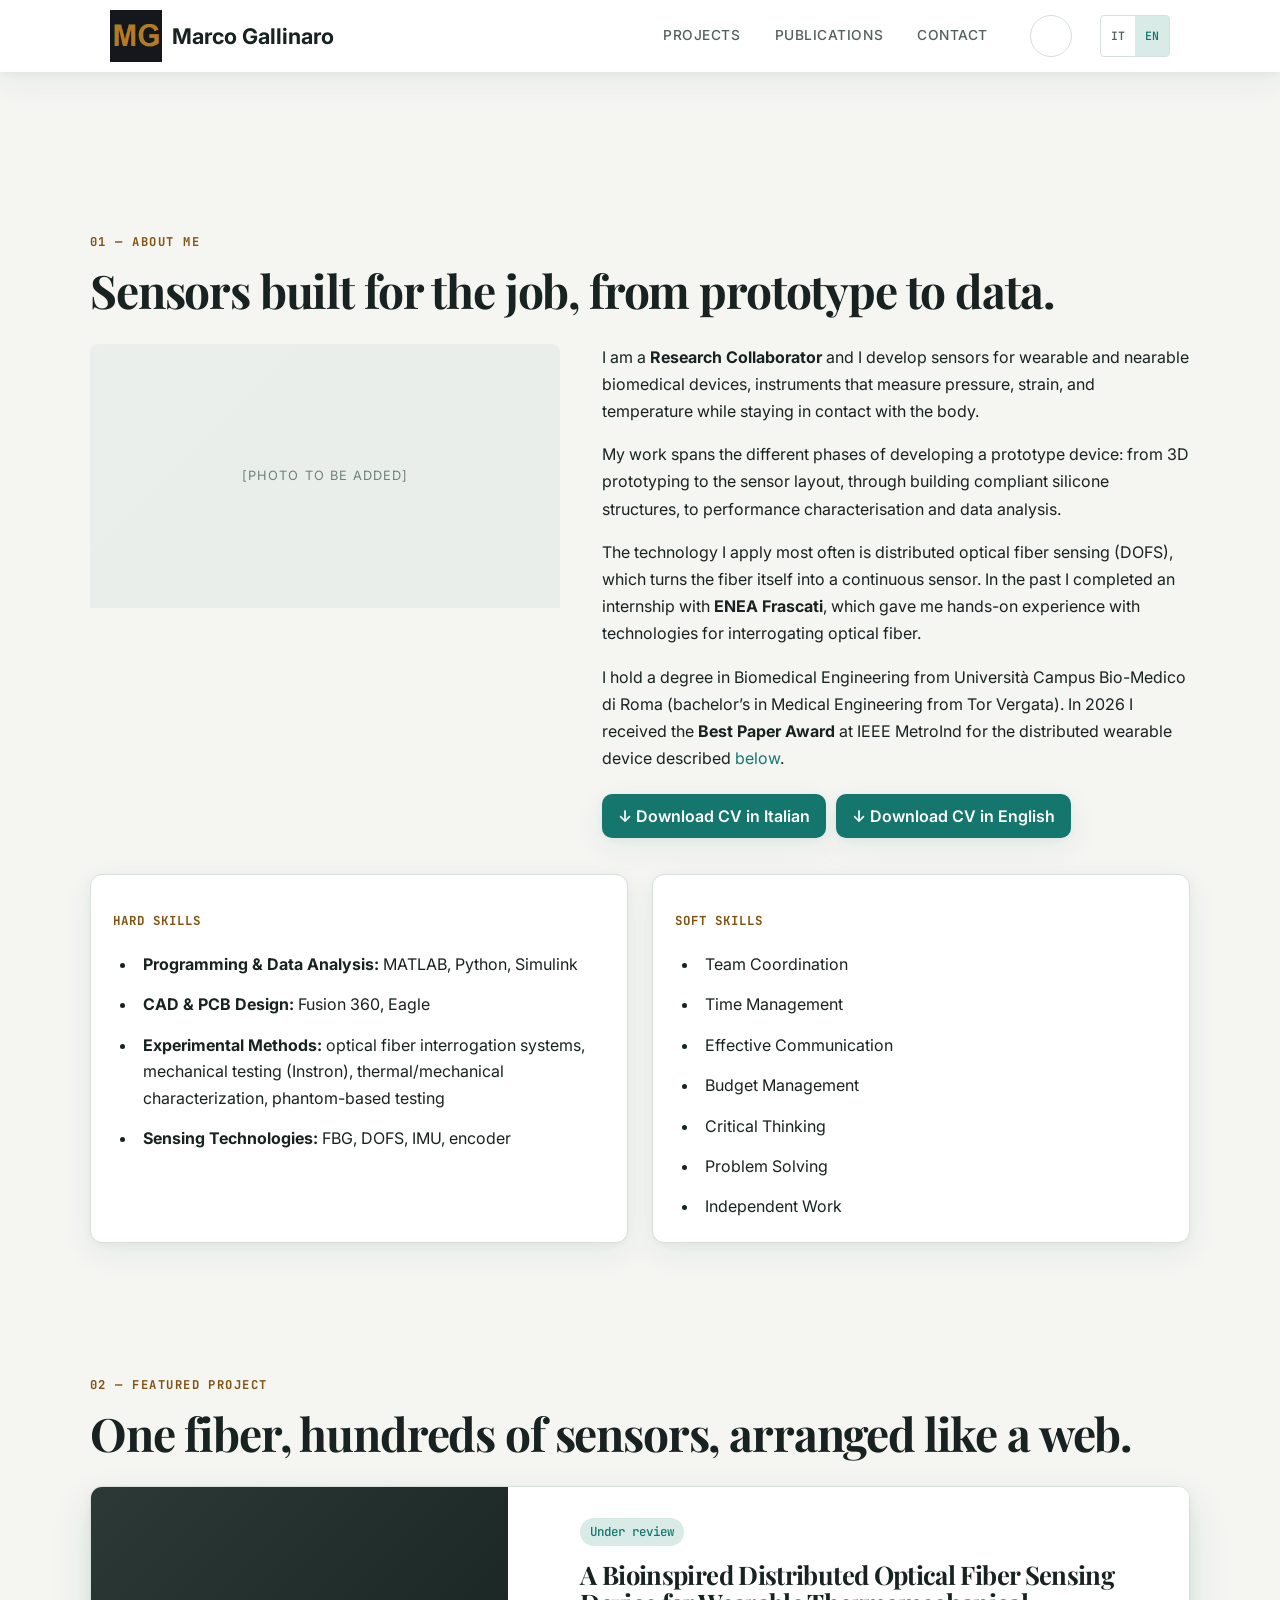
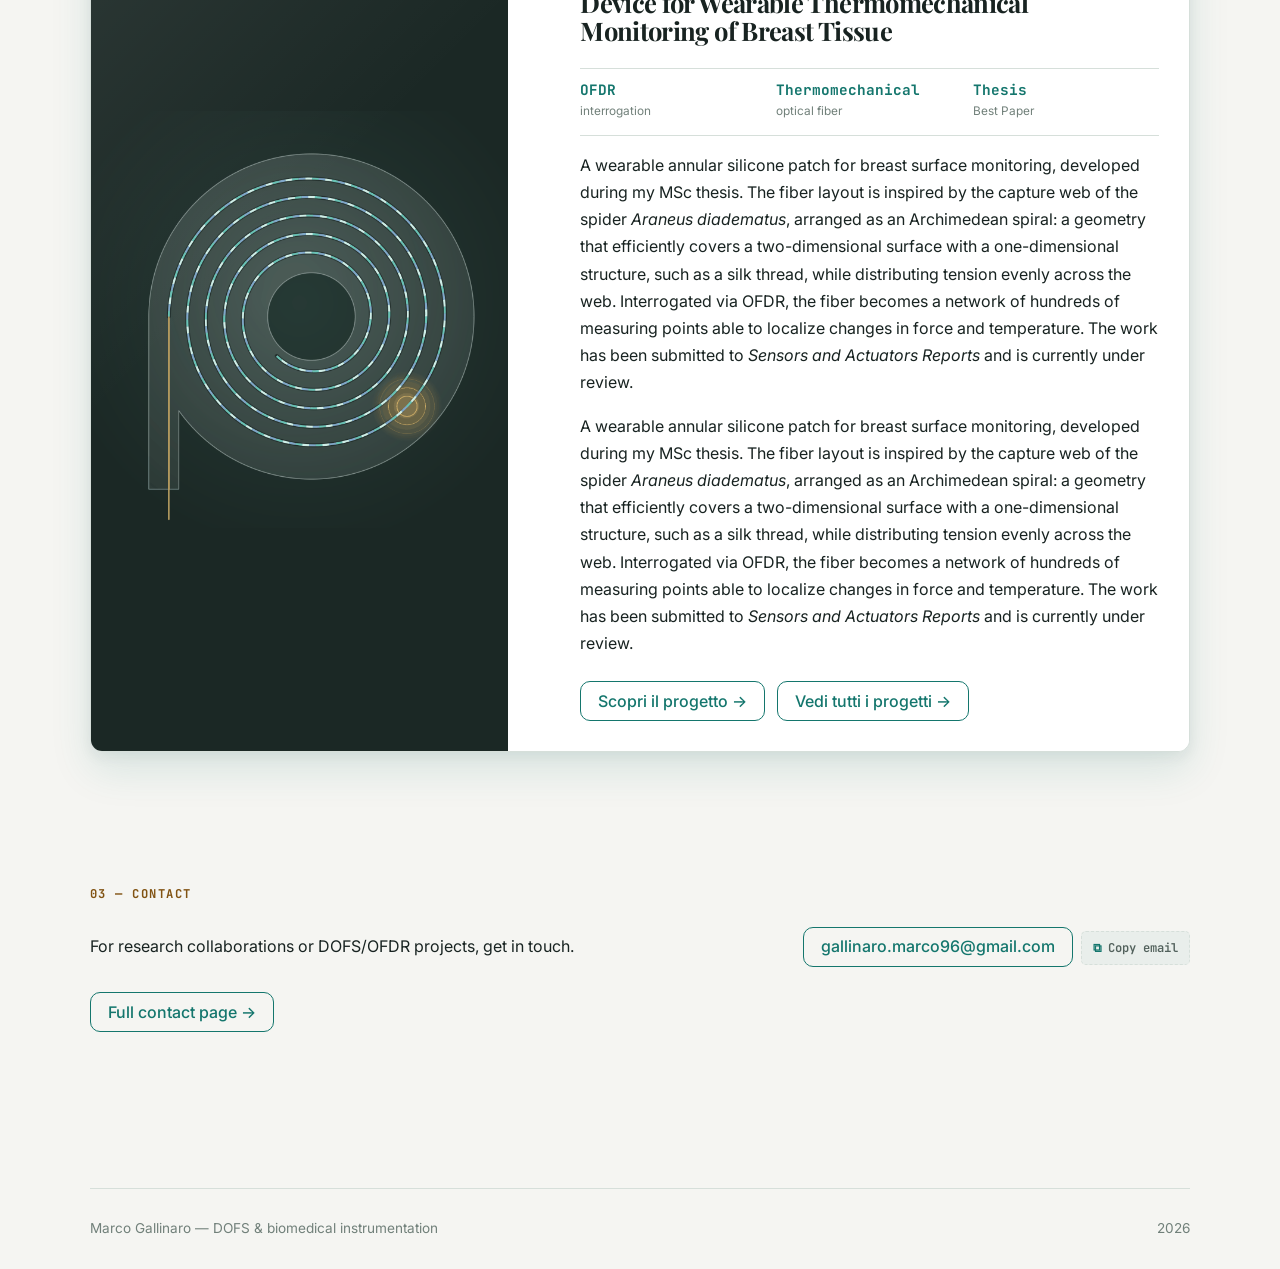
==== commit b2f8432e: "Update index.html" ====
--- a/index.html
+++ b/index.html
@@ -136,7 +136,7 @@
 
 <section id="progetto-in-evidenza">
   <p class="eyebrow">02 &mdash; Progetto in evidenza</p>
-  <h2>Una fibra, centinaia di sensori, disposti come una ragnatela.</h2>
+    <h2>Una fibra ottica, centinaia di punti di misura di forza e temperatura.</h2>
   <div class="feature-grid">
     <a class="feature-media" href="distributed-wearable-device.html" aria-label="Distributed Wearable Device">
       <img src="assets/Copertina_DWD.png" alt="Patch anulare in silicone con fibra ottica a spirale" loading="lazy">
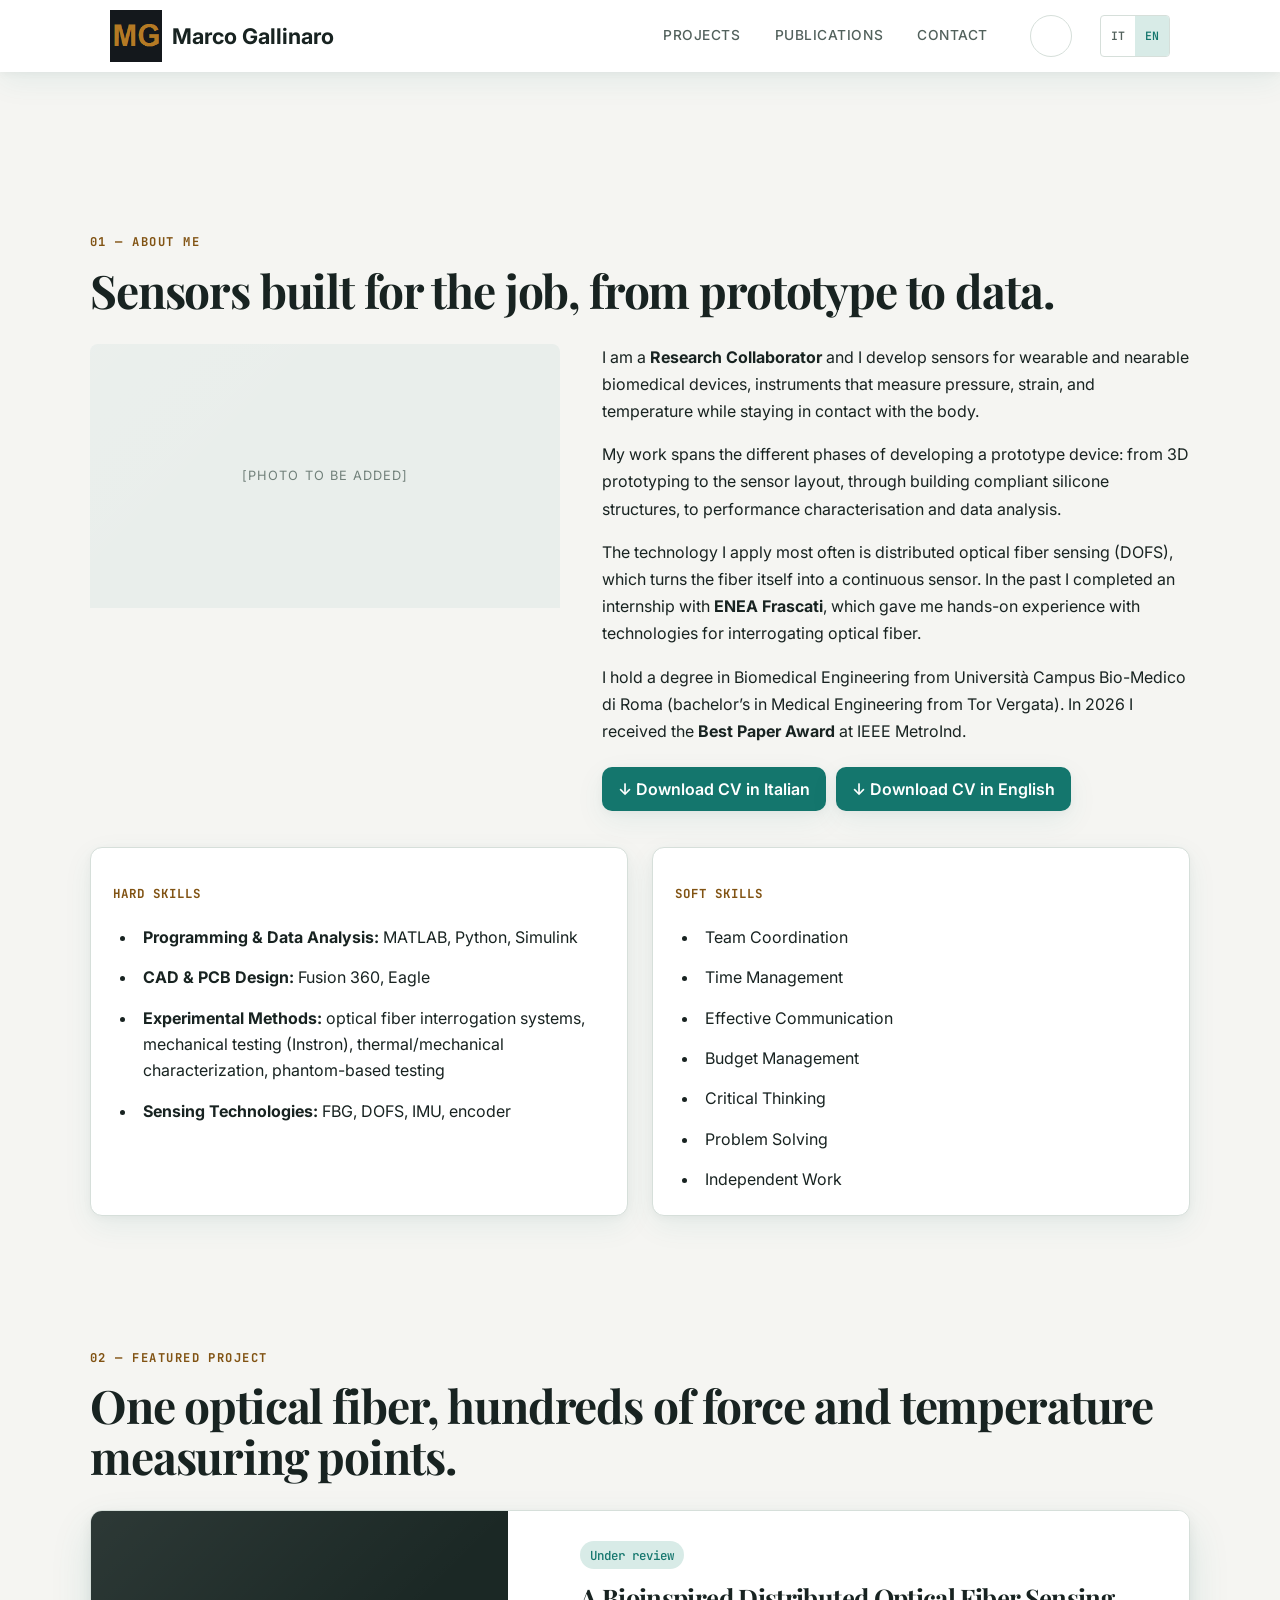
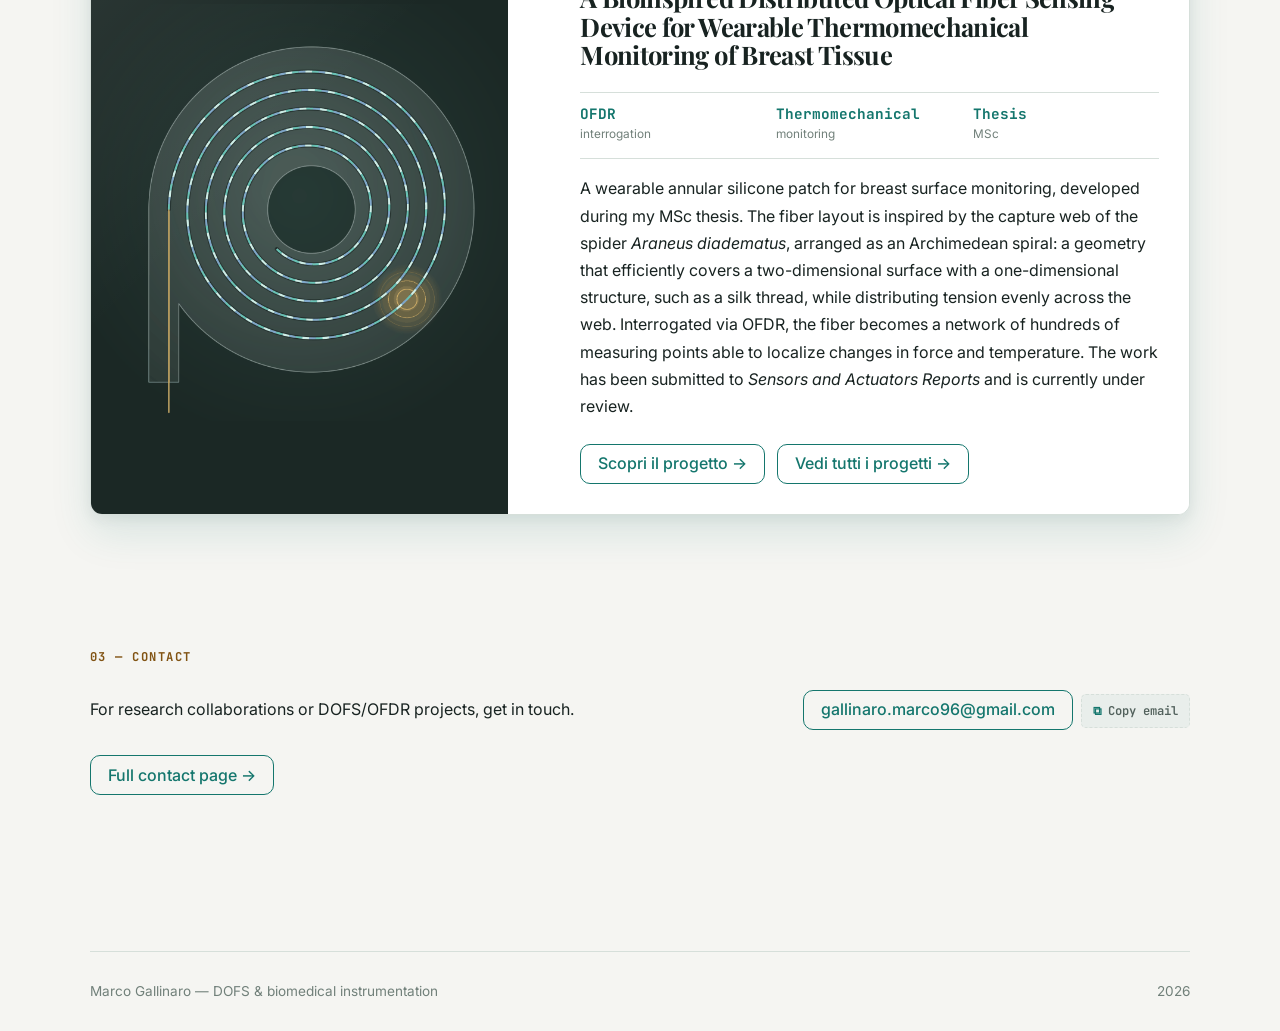
==== commit 91ee8284: "Update index.html" ====
--- a/index.html
+++ b/index.html
@@ -149,7 +149,7 @@
         <span><strong>Termomeccanico</strong><small>monitoraggio</small></span>
         <span><strong>Tesi</strong><small>laurea magistrale</small></span>
       </div>
-            <p>Una patch anulare in silicone indossabile per il monitoraggio della superficie mammaria, sviluppata durante il mio lavoro di tesi magistrale. Il layout della fibra si ispira alla tela di cattura del ragno <em>Araneus diadematus</em>, organizzata secondo una spirale di Archimede: una geometria che permette di coprire in modo efficiente una superficie bidimensionale con una struttura unidimensionale, come il filo di seta, e di distribuire uniformemente le tensioni sulla tela. Interrogata via OFDR, la fibra diventa una rete di centinaia di punti di misura in grado di localizzare variazioni di forza e temperatura.  Il lavoro &egrave; stato sottoposto alla rivista <em>Sensors and Actuators Reports</em> ed &egrave; attualmente in fase di revisione.</p></p>
+            <p>Una patch anulare in silicone indossabile per il monitoraggio della superficie mammaria, sviluppata durante il mio lavoro di tesi magistrale. Il layout della fibra si ispira alla tela di cattura del ragno <em>Araneus diadematus</em>, organizzata secondo una spirale di Archimede: una geometria che permette di coprire in modo efficiente una superficie bidimensionale con una struttura unidimensionale, come il filo di seta, e di distribuire uniformemente le tensioni sulla tela. Interrogata via OFDR, la fibra diventa una rete di centinaia di punti di misura in grado di localizzare variazioni di forza e temperatura. Il lavoro &egrave; stato sottoposto alla rivista <em>Sensors and Actuators Reports</em> ed &egrave; attualmente in fase di revisione.</p>
       <div class="feature-links">
         <a class="open-link" href="distributed-wearable-device.html">Scopri il progetto &rarr;</a>
         <a class="open-link" href="progetti.html">Vedi tutti i progetti &rarr;</a>
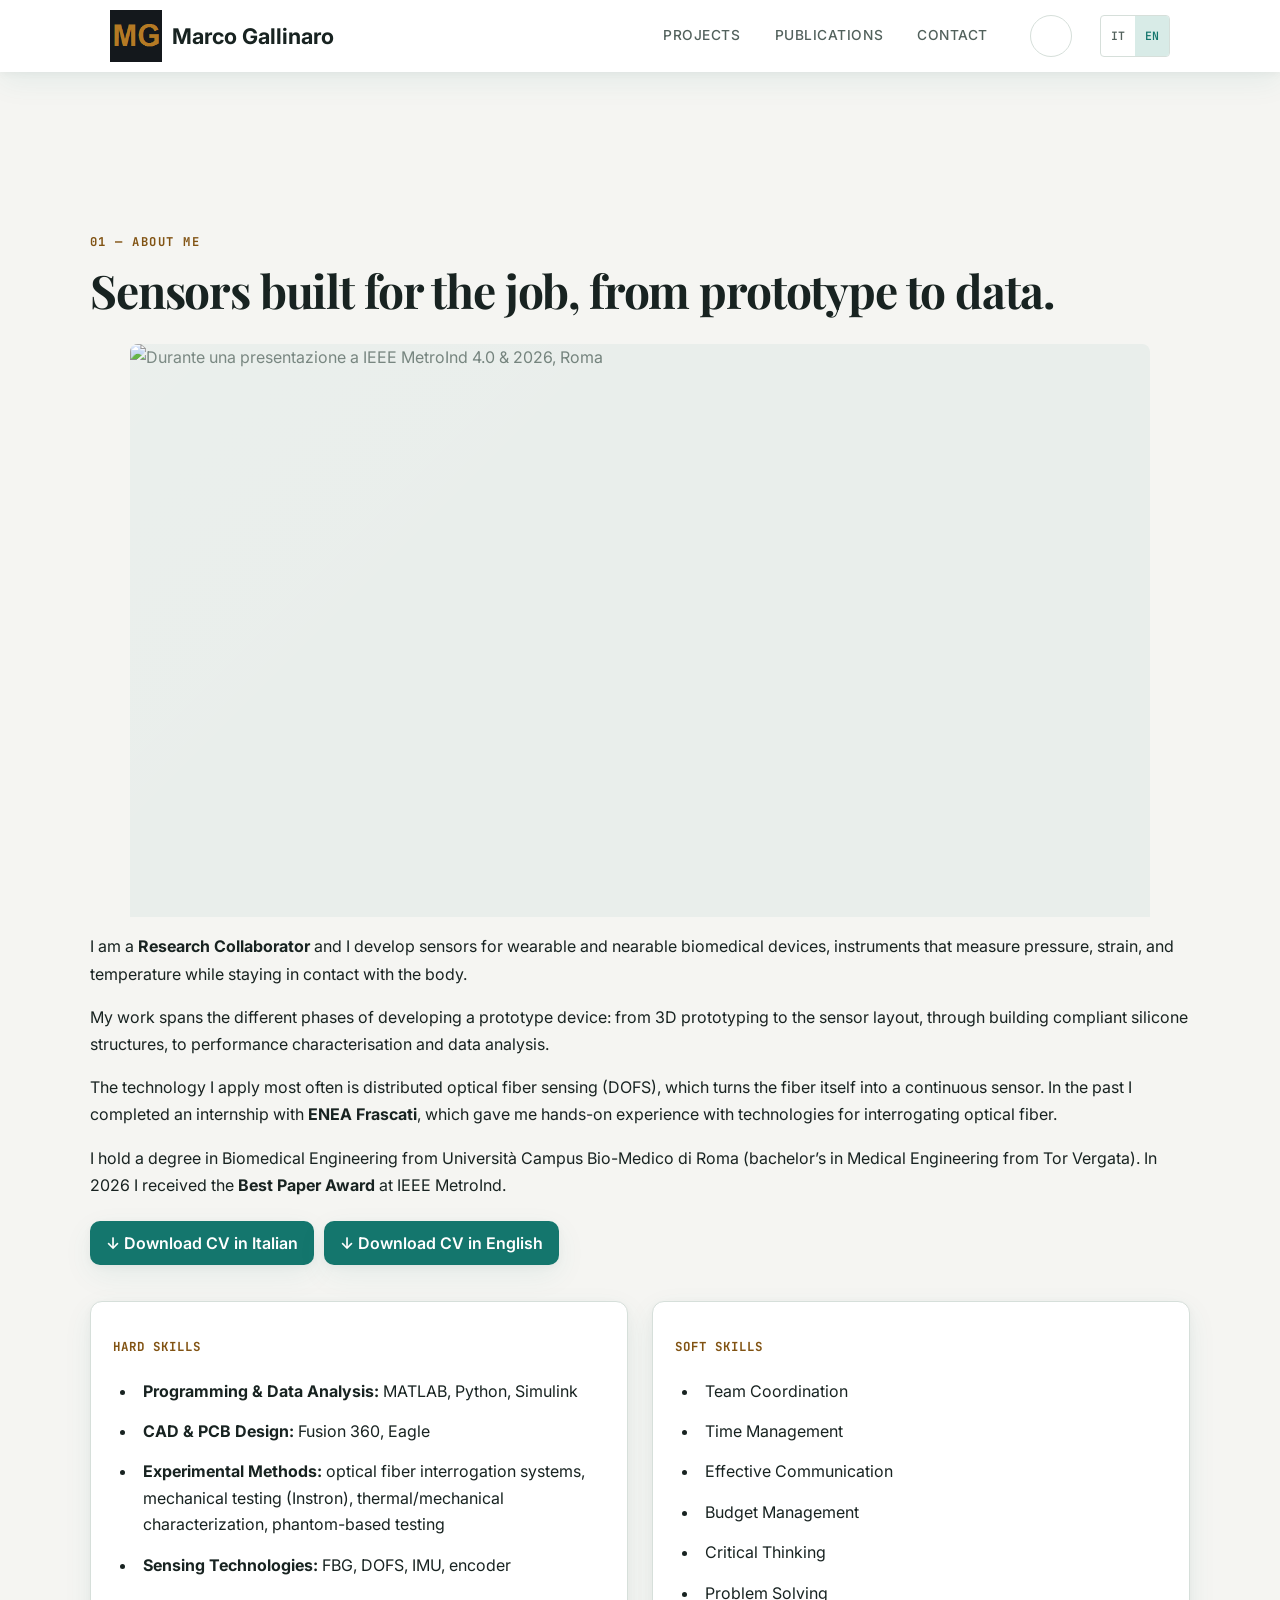
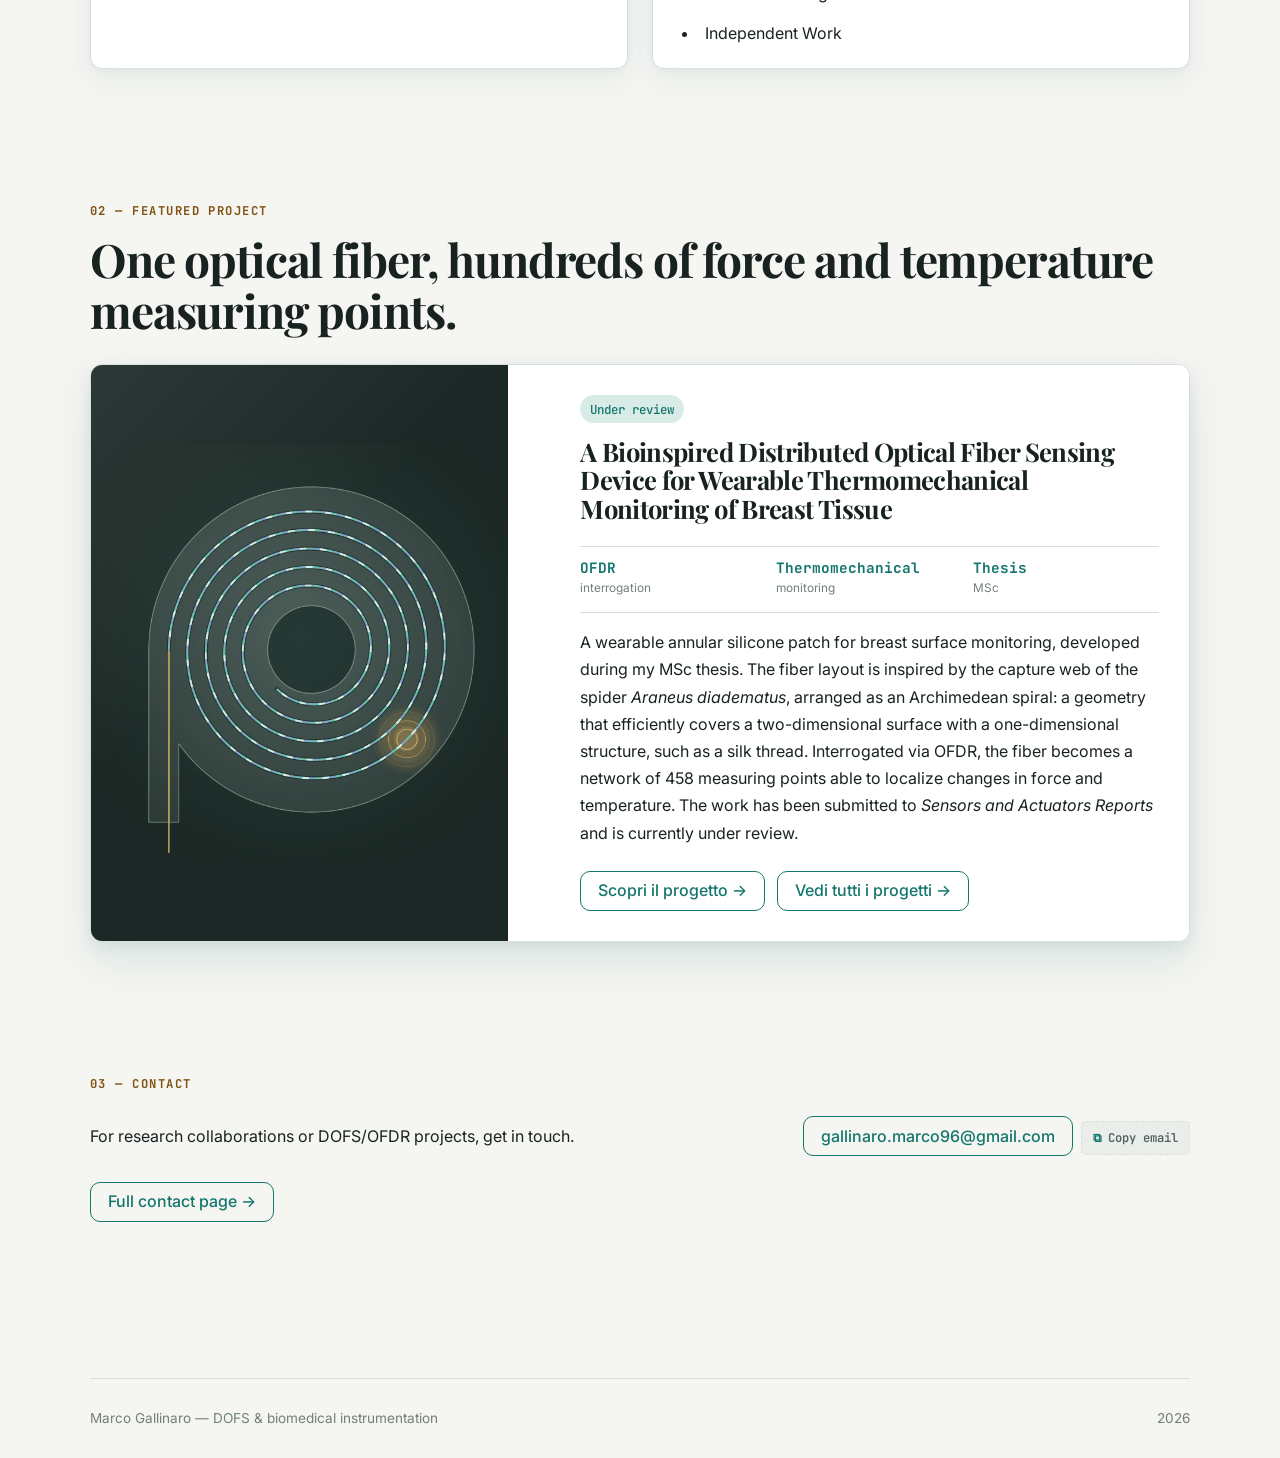
==== commit 59e117fb: "Add bio photo and caption to index.html" ====
--- a/index.html
+++ b/index.html
@@ -92,15 +92,17 @@
   <p class="eyebrow">01 &mdash; Chi sono</p>
   <h2>Sensori su misura, dal prototipo al dato.</h2>
 
-  <div class="bio-grid">
-    <div class="bio-photo">
-      <span class="media-placeholder">[AGGIUNGI FOTO]</span>
-    </div>
+    <figure class="bio-photo">
+      <img src="assets/FotoHome.jpeg" alt=" Durante una presentazione a IEEE MetroInd 4.0 & 2026, Roma" width="1200" height="675" loading="lazy">
+      <figcaption>IEEE MetroInd 4.0 &amp; 2026 · Roma</figcaption>
+    </figure>
+
+    
     <div class="bio-text">
       <p>Sono un <strong>Research Collaborator</strong> e sviluppo sensori per dispositivi biomedici wearable e nearable, strumenti che misurano pressione, deformazione e temperatura restando a contatto con il corpo.</p>
       <p>Il mio lavoro attraversa le diverse fasi dello sviluppo di un dispositivo prototipale: dalla prototipazione 3D alla scelta del layout del sensore, passando per la realizzazione di strutture in silicone conformabile, fino alla caratterizzazione delle prestazioni e all'analisi dei dati.</p>
       <p>La tecnologia che applico più spesso è il sensing a fibra ottica distribuita (DOFS), che trasforma la fibra stessa in un sensore continuo. In passato ho svolto un tirocinio con <strong>ENEA Frascati</strong>, grazie al quale ho potuto sviluppare competenze hands-on nell'utilizzo di tecnologie in grado di interrogare la fibra ottica.</p>
-      <p>Sono laureato in Ingegneria Biomedica presso l'Universit&agrave; Campus Bio-Medico di Roma (laurea triennale in Ingegneria Medica a Tor Vergata). Nel 2026 ho ricevuto il <strong>Best Paper Award</strong> a IEEE MetroInd per il dispositivo indossabile distribuito che trovi <a href="#progetto-in-evidenza" class="accent-inline-link">qui sotto</a>.</p>
+            <p>Sono laureato in Ingegneria Biomedica presso l'Universit&agrave; Campus Bio-Medico di Roma (laurea triennale in Ingegneria Medica a Tor Vergata). Nel 2026 ho ricevuto il <strong>Best Paper Award</strong> a IEEE MetroInd.</p>
       <div class="cv-action">
         <a class="btn" href="assets/cv-marco-gallinaro-it.pdf" download>&#8595; Scarica il CV in italiano</a>
         <a class="btn" href="assets/cv-marco-gallinaro-en.pdf" download>&#8595; Download CV in English</a>
@@ -176,124 +178,7 @@
   <span id="year"></span>
 </footer>
 
-<script>
-(function(){
-  document.getElementById('year').textContent = new Date().getFullYear();
-
-  // Generate an illustrative OFDR-style backscatter trace: a base noise floor
-  // with a handful of localized "gage" responses along the fiber length.
-  var svg = document.getElementById('traceSvg');
-  var W = 1000, H = 220, baseline = 150;
-  var n = 96; // sample points along the fiber
-  var pts = [];
-
-  function seededRandom(seed){
-    var s = seed;
-    return function(){
-      s = (s * 9301 + 49297) % 233280;
-      return s / 233280;
-    };
-  }
-  var rand = seededRandom(42);
-
-  // localized events (simulated force/temperature responses)
-  var events = [
-    {pos:0.14, amp:34, width:5},
-    {pos:0.32, amp:52, width:4},
-    {pos:0.47, amp:22, width:7},
-    {pos:0.63, amp:60, width:3.5},
-    {pos:0.81, amp:30, width:6}
-  ];
-
-  for (var i=0;i<=n;i++){
-    var t = i/n;
-    var x = t*W;
-    var y = baseline;
-    y += (rand()-0.5)*8; // noise floor
-    for (var e=0;e<events.length;e++){
-      var ev = events[e];
-      var d = (t-ev.pos)*n/ev.width;
-      y -= ev.amp * Math.exp(-d*d);
-    }
-    pts.push([x,y]);
-  }
-
-  function smoothPath(points){
-    var d = "M " + points[0][0].toFixed(1) + " " + points[0][1].toFixed(1);
-    for (var i=0;i<points.length-1;i++){
-      var p0 = points[i], p1 = points[i+1];
-      var mx = (p0[0]+p1[0])/2, my = (p0[1]+p1[1])/2;
-      d += " Q " + p0[0].toFixed(1) + " " + p0[1].toFixed(1) + " " + mx.toFixed(1) + " " + my.toFixed(1);
-    }
-    d += " L " + points[points.length-1][0].toFixed(1) + " " + points[points.length-1][1].toFixed(1);
-    return d;
-  }
-
-  var linePath = smoothPath(pts);
-  var fillPath = linePath + " L " + W + " " + H + " L 0 " + H + " Z";
-
-  document.getElementById('tracePath').setAttribute('d', linePath);
-  document.getElementById('traceFill').setAttribute('d', fillPath);
-
-  // distance ticks every 25mm across a 0-200mm fiber
-  var ticksG = svg.querySelector('.ticks');
-  var totalMM = 200;
-  var step = 50;
-  for (var mm=0; mm<=totalMM; mm+=step){
-    var tx = (mm/totalMM)*W;
-    var line = document.createElementNS('http://www.w3.org/2000/svg','line');
-    line.setAttribute('x1', tx); line.setAttribute('x2', tx);
-    line.setAttribute('y1', H-14); line.setAttribute('y2', H-6);
-    line.classList.add('ticklike');
-    line.setAttribute('stroke','var(--line)');
-    ticksG.appendChild(line);
-    var text = document.createElementNS('http://www.w3.org/2000/svg','text');
-    text.setAttribute('x', tx); text.setAttribute('y', H+2);
-    text.setAttribute('text-anchor', mm===0 ? 'start' : (mm===totalMM ? 'end':'middle'));
-    text.setAttribute('fill','var(--ink-faint)');
-    text.setAttribute('font-family','IBM Plex Mono, monospace');
-    text.setAttribute('font-size','9.5');
-    text.textContent = mm + 'mm';
-    ticksG.appendChild(text);
-  }
-
-  // mark gage events with small dots
-  var gagesG = svg.querySelector('.gages');
-  events.forEach(function(ev){
-    var idx = Math.round(ev.pos*n);
-    var p = pts[idx];
-    var c = document.createElementNS('http://www.w3.org/2000/svg','circle');
-    c.setAttribute('cx', p[0]); c.setAttribute('cy', p[1]);
-    c.setAttribute('r', 3.2);
-    c.setAttribute('fill', 'var(--brass)');
-    c.setAttribute('tabindex', '0');
-    c.setAttribute('role', 'img');
-    c.setAttribute('aria-label', 'Punto di sensing a ' + Math.round(ev.pos * totalMM) + ' mm');
-    c.setAttribute('data-position', Math.round(ev.pos * totalMM) + ' mm');
-    c.addEventListener('focus', function () { c.classList.add('is-active'); });
-    c.addEventListener('blur', function () { c.classList.remove('is-active'); });
-    c.addEventListener('mouseenter', function () { c.classList.add('is-active'); });
-    c.addEventListener('mouseleave', function () { c.classList.remove('is-active'); });
-    gagesG.appendChild(c);
-  });
-
-  // draw-in animation via stroke-dash, computed from actual path length
-  var path = document.getElementById('tracePath');
-  var reduceMotion = window.matchMedia('(prefers-reduced-motion: reduce)').matches;
-  if (reduceMotion){
-    path.style.strokeDasharray = 'none';
-  } else {
-    var len = path.getTotalLength();
-    path.style.strokeDasharray = len;
-    path.style.strokeDashoffset = len;
-    path.getBoundingClientRect(); // force reflow
-    requestAnimationFrame(function(){
-      path.style.transition = 'stroke-dashoffset 1.8s ease-out';
-      path.style.strokeDashoffset = '0';
-    });
-  }
-})();
-</script>
+<script>document.getElementById('year').textContent = new Date().getFullYear();</script>
 
 <script src="assets/interactions.js"></script>
 </body>
--- a/assets/material-overrides.css
+++ b/assets/material-overrides.css
@@ -261,6 +261,7 @@
 .project-visual-wearable { background: linear-gradient(135deg, var(--teal-light), var(--surface-alt)); color: var(--teal); }
 .project-visual-phd { background: linear-gradient(135deg, #f3e5c8, var(--surface-alt)); color: var(--brass-dark); }
 .project-visual-pipeline { background: linear-gradient(135deg, #dce4ef, var(--surface-alt)); color: #466587; }
+.project-visual-pingpong { background: linear-gradient(135deg, #e6dcef, var(--surface-alt)); color: #6a4f87; }
 .project-glyph { position: relative; z-index: 1; font: 700 4rem/1 "Playfair Display", serif; opacity: .7; }
 .card-body { display: flex; flex: 1; flex-direction: column; padding: 24px; }
 .card-body h3 { margin: 14px 0 20px; }
@@ -360,9 +361,10 @@
 }
 
 /* Content alignment fixes */
-.projects { grid-template-columns: repeat(3, minmax(0, 1fr)); }
-a.card, a.card:nth-child(2), a.card:nth-child(3) { grid-column: auto; }
-.projects .card { min-height: 100%; }
+/* Content alignment fixes */
+.projects { grid-template-columns: repeat(2, minmax(0, 1fr)); }
+.projects a.card { grid-column: auto; }
+.projects a.card { min-height: 100%; }
 .card-body { min-height: 340px; }
 .card-media { flex: 0 0 auto; }
 .gages circle { fill: #ffffff; stroke: var(--teal); stroke-width: 1.5; }
@@ -390,3 +392,20 @@
   height: 100%;
   object-fit: contain;
 }
+.spec-table { width: 100%; max-width: 760px; border-collapse: collapse; margin-top: 1rem; }
+.spec-table th, .spec-table td { text-align: left; vertical-align: top; padding: .75rem 1rem .75rem 0; border-bottom: 1px solid var(--line); }
+.spec-table th { width: 36%; color: var(--brass-dark); font-family: "JetBrains Mono", monospace; font-size: .78rem; font-weight: 700; letter-spacing: .08em; text-transform: uppercase; }
+@media (max-width: 600px) {
+  .spec-table tr { display: block; padding: .6rem 0; border-bottom: 1px solid var(--line); }
+  .spec-table th, .spec-table td { display: block; width: auto; padding: .15rem 0; border: 0; }
+}
+
+/* Spaziatura più compatta nelle pagine interne */
+.page-head { padding-bottom: 24px; }
+.page-head ~ .tight { padding-block: 48px; }
+@media (max-width: 760px) {
+  .page-head ~ .tight { padding-block: 32px; }
+}
+.project-figure { margin: 8px 0 0; }
+.project-figure img { width: 100%; height: auto; border: 1px solid var(--line); border-radius: 12px; background: #fff; }
+.project-figure figcaption { margin-top: 10px; color: var(--ink-faint); font-size: .85rem; }
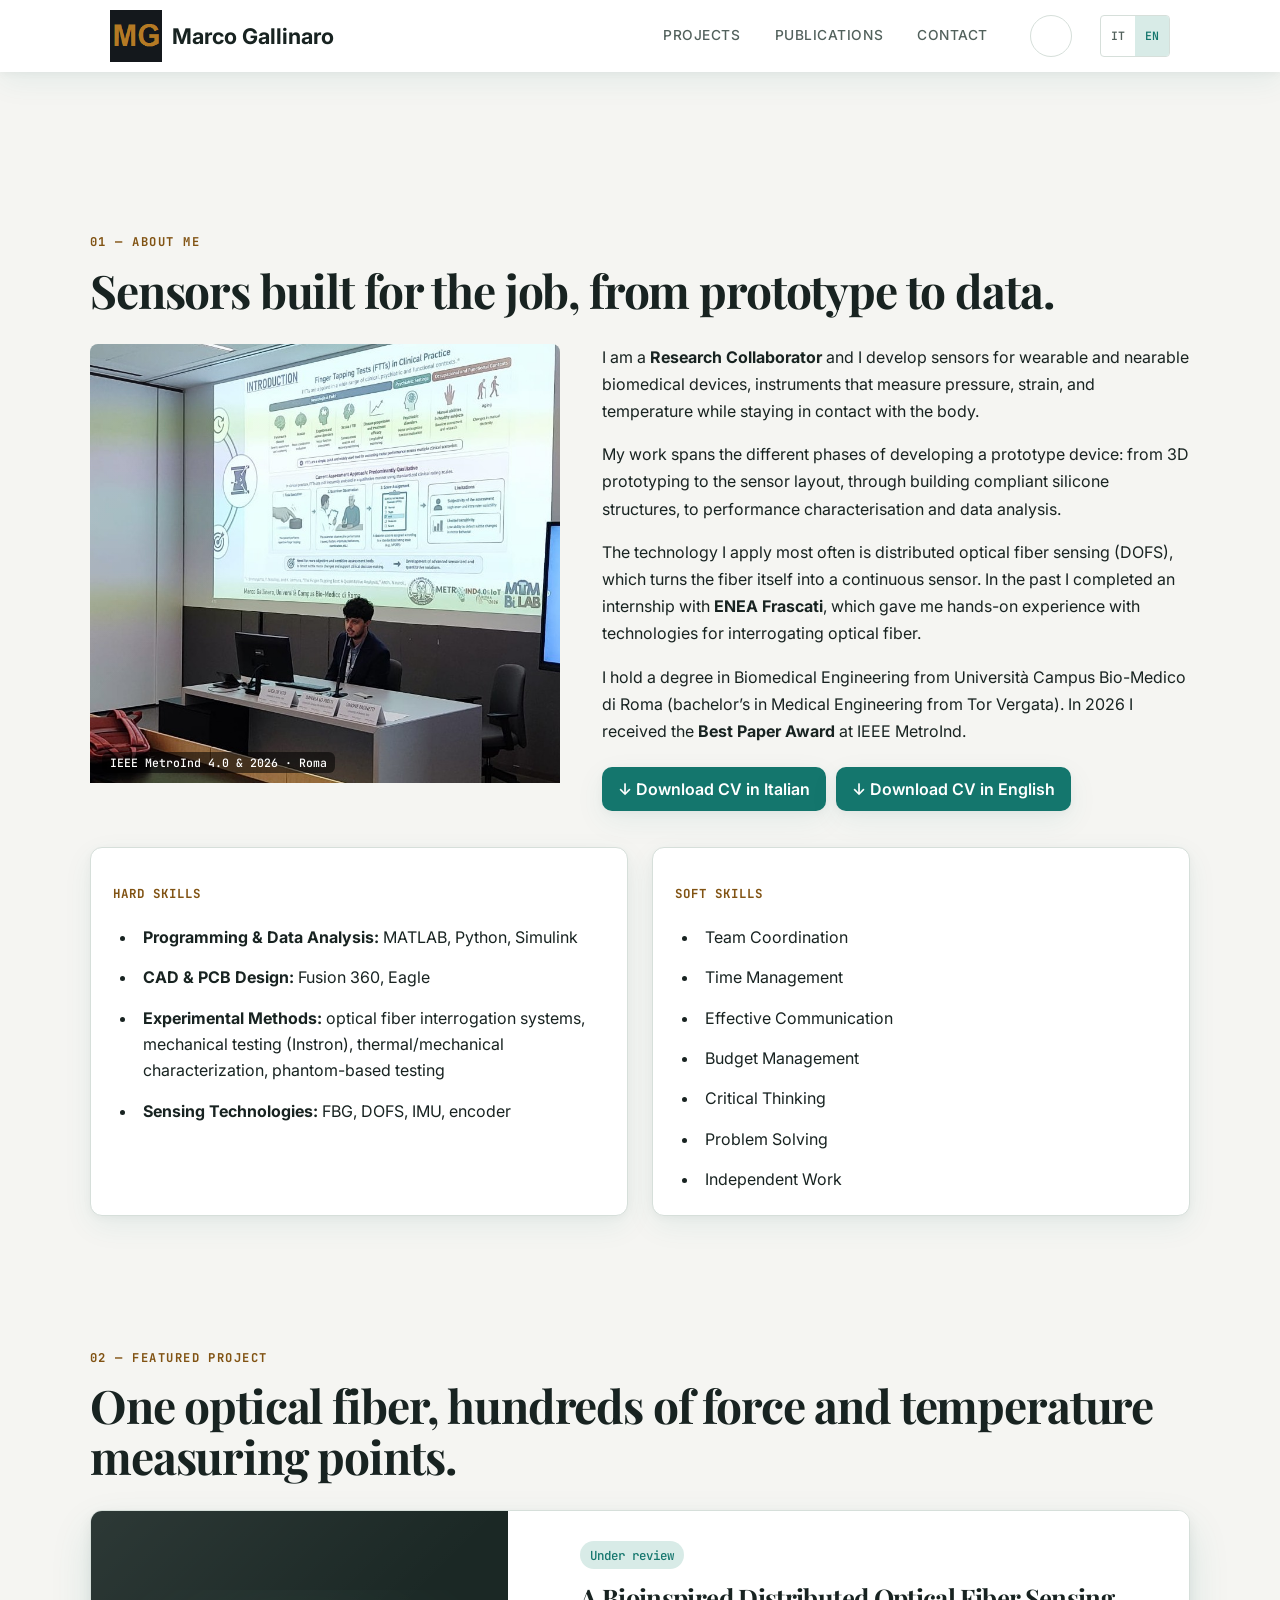
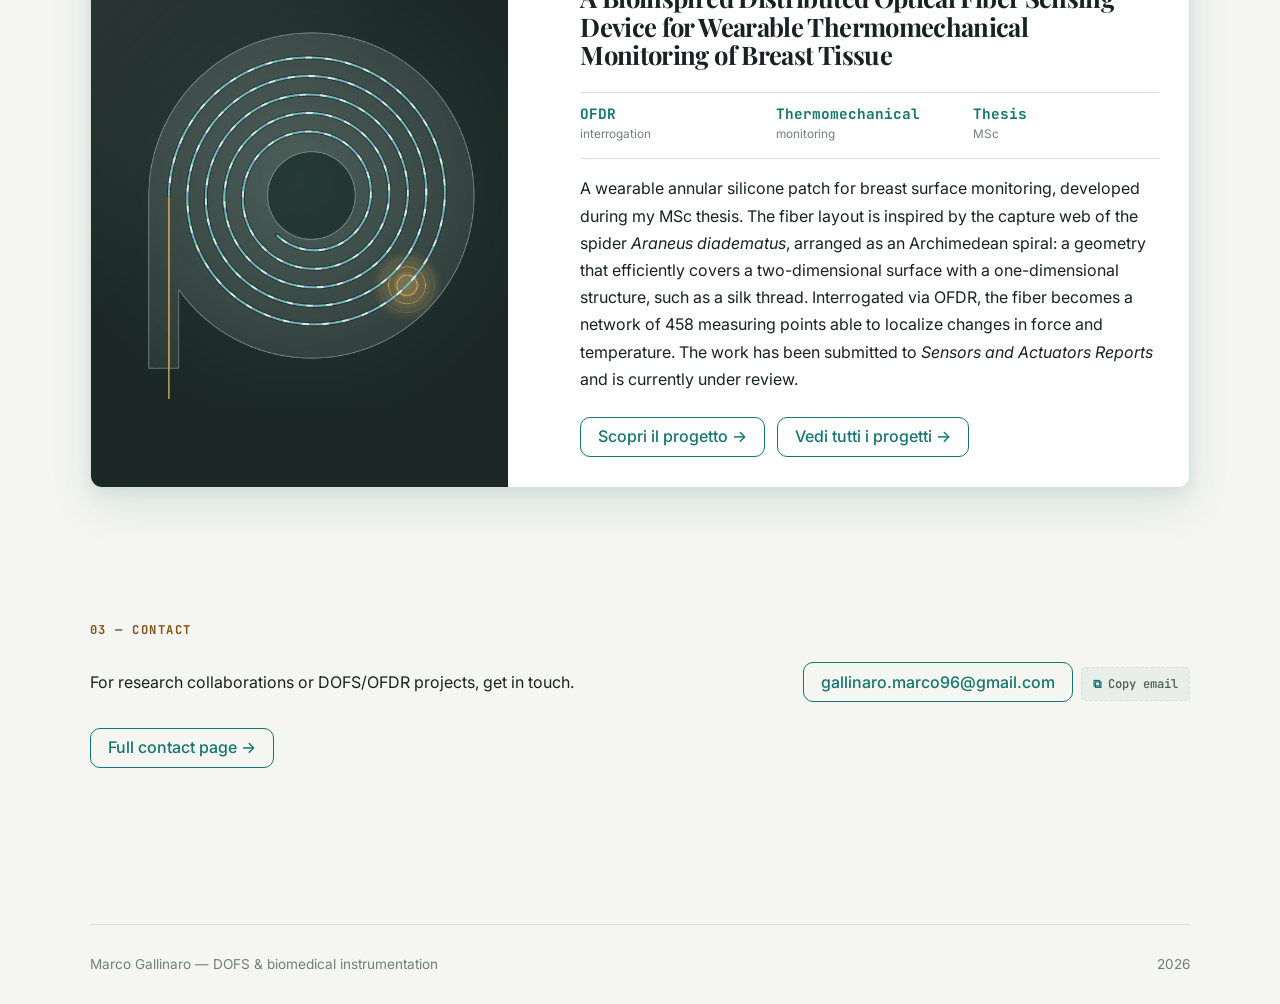
==== commit 772be621: "Foto home: testo a destra e inquadratura corretta" ====
--- a/index.html
+++ b/index.html
@@ -92,6 +92,7 @@
   <p class="eyebrow">01 &mdash; Chi sono</p>
   <h2>Sensori su misura, dal prototipo al dato.</h2>
 
+  <div class="bio-grid">
     <figure class="bio-photo">
       <img src="assets/FotoHome.jpeg" alt=" Durante una presentazione a IEEE MetroInd 4.0 & 2026, Roma" width="1200" height="675" loading="lazy">
       <figcaption>IEEE MetroInd 4.0 &amp; 2026 · Roma</figcaption>
--- a/assets/material-overrides.css
+++ b/assets/material-overrides.css
@@ -400,6 +400,10 @@
   .spec-table th, .spec-table td { display: block; width: auto; padding: .15rem 0; border: 0; }
 }
 
+.bio-photo { margin: 0; aspect-ratio: 802 / 749; }
+.bio-photo img { position: absolute; inset: 0; width: 100%; height: 100%; object-fit: cover; object-position: 50% 75%; display: block; }
+.bio-photo figcaption { position: absolute; left: 12px; bottom: 10px; z-index: 1; padding: 3px 8px; border-radius: 6px; background: rgba(0,0,0,.55); color: #fff; font: 500 .72rem "JetBrains Mono", monospace; }
+
 /* Spaziatura più compatta nelle pagine interne */
 .page-head { padding-bottom: 24px; }
 .page-head ~ .tight { padding-block: 48px; }
